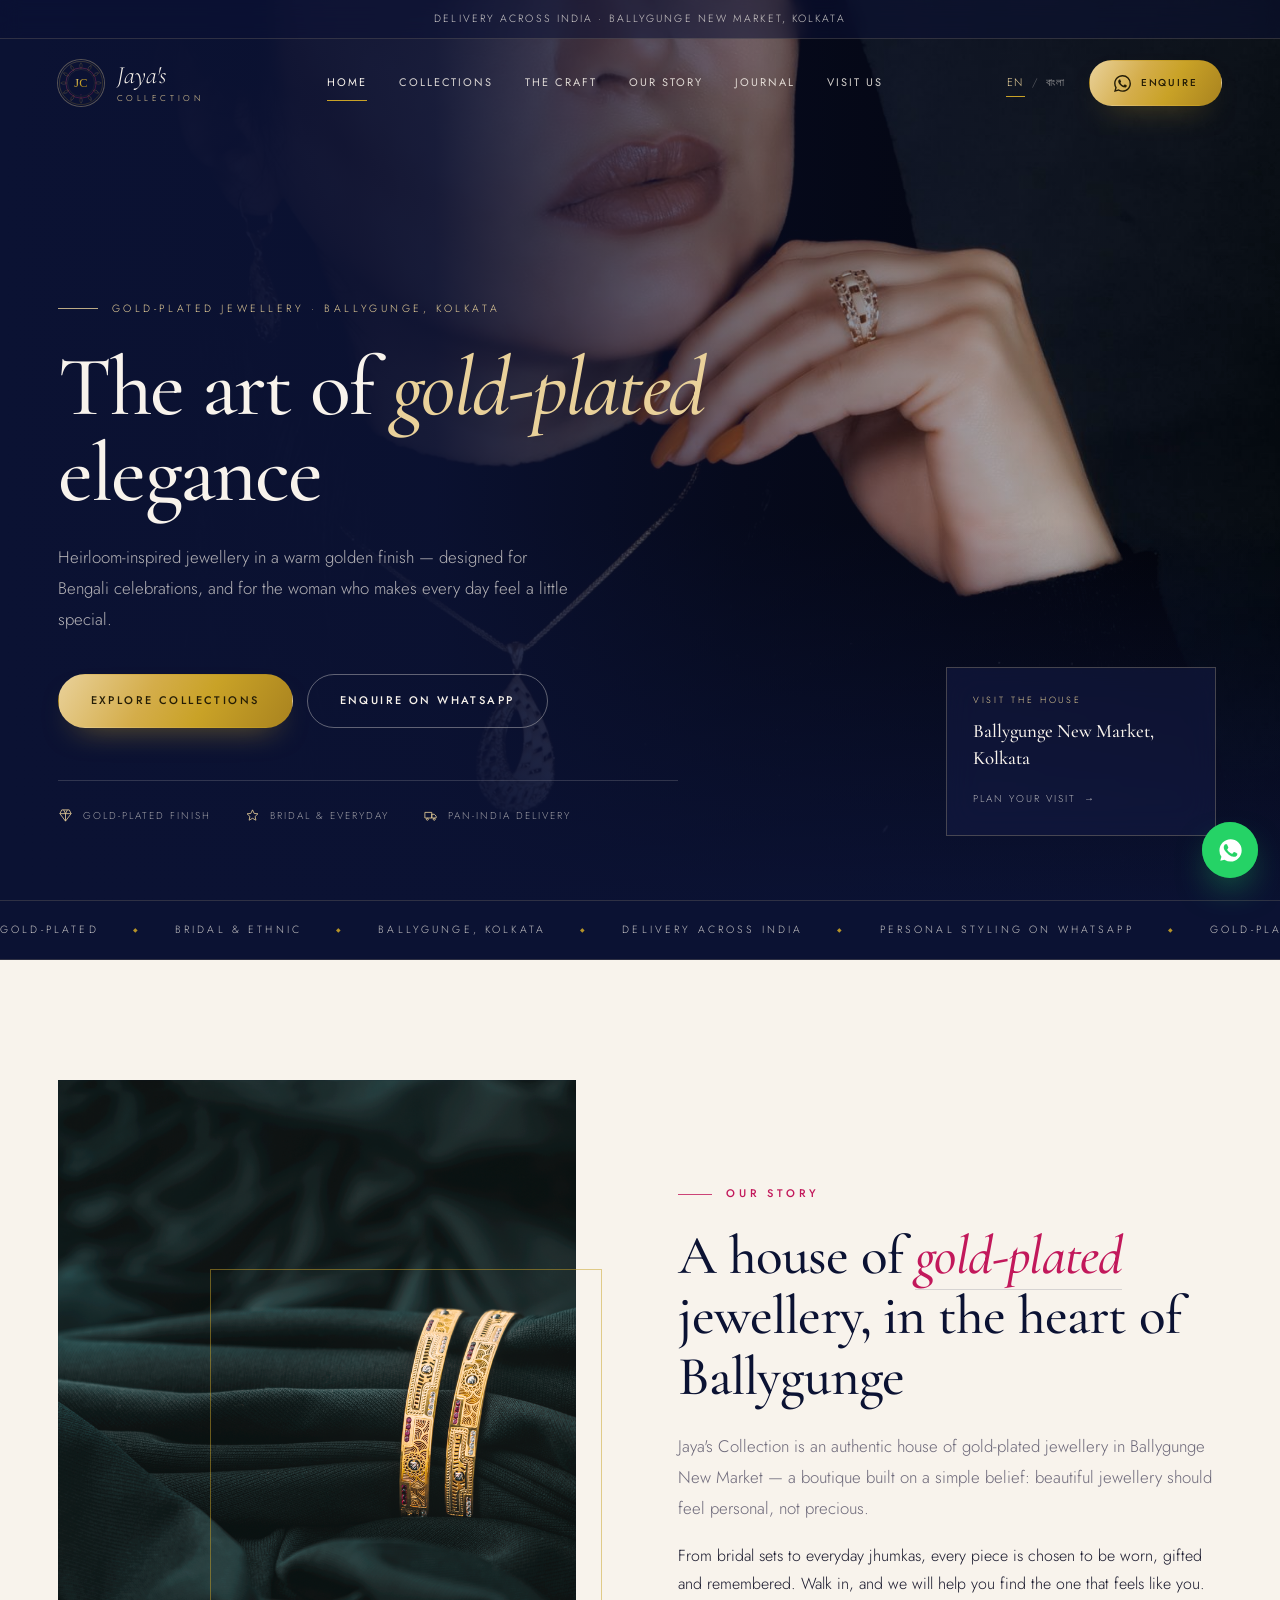
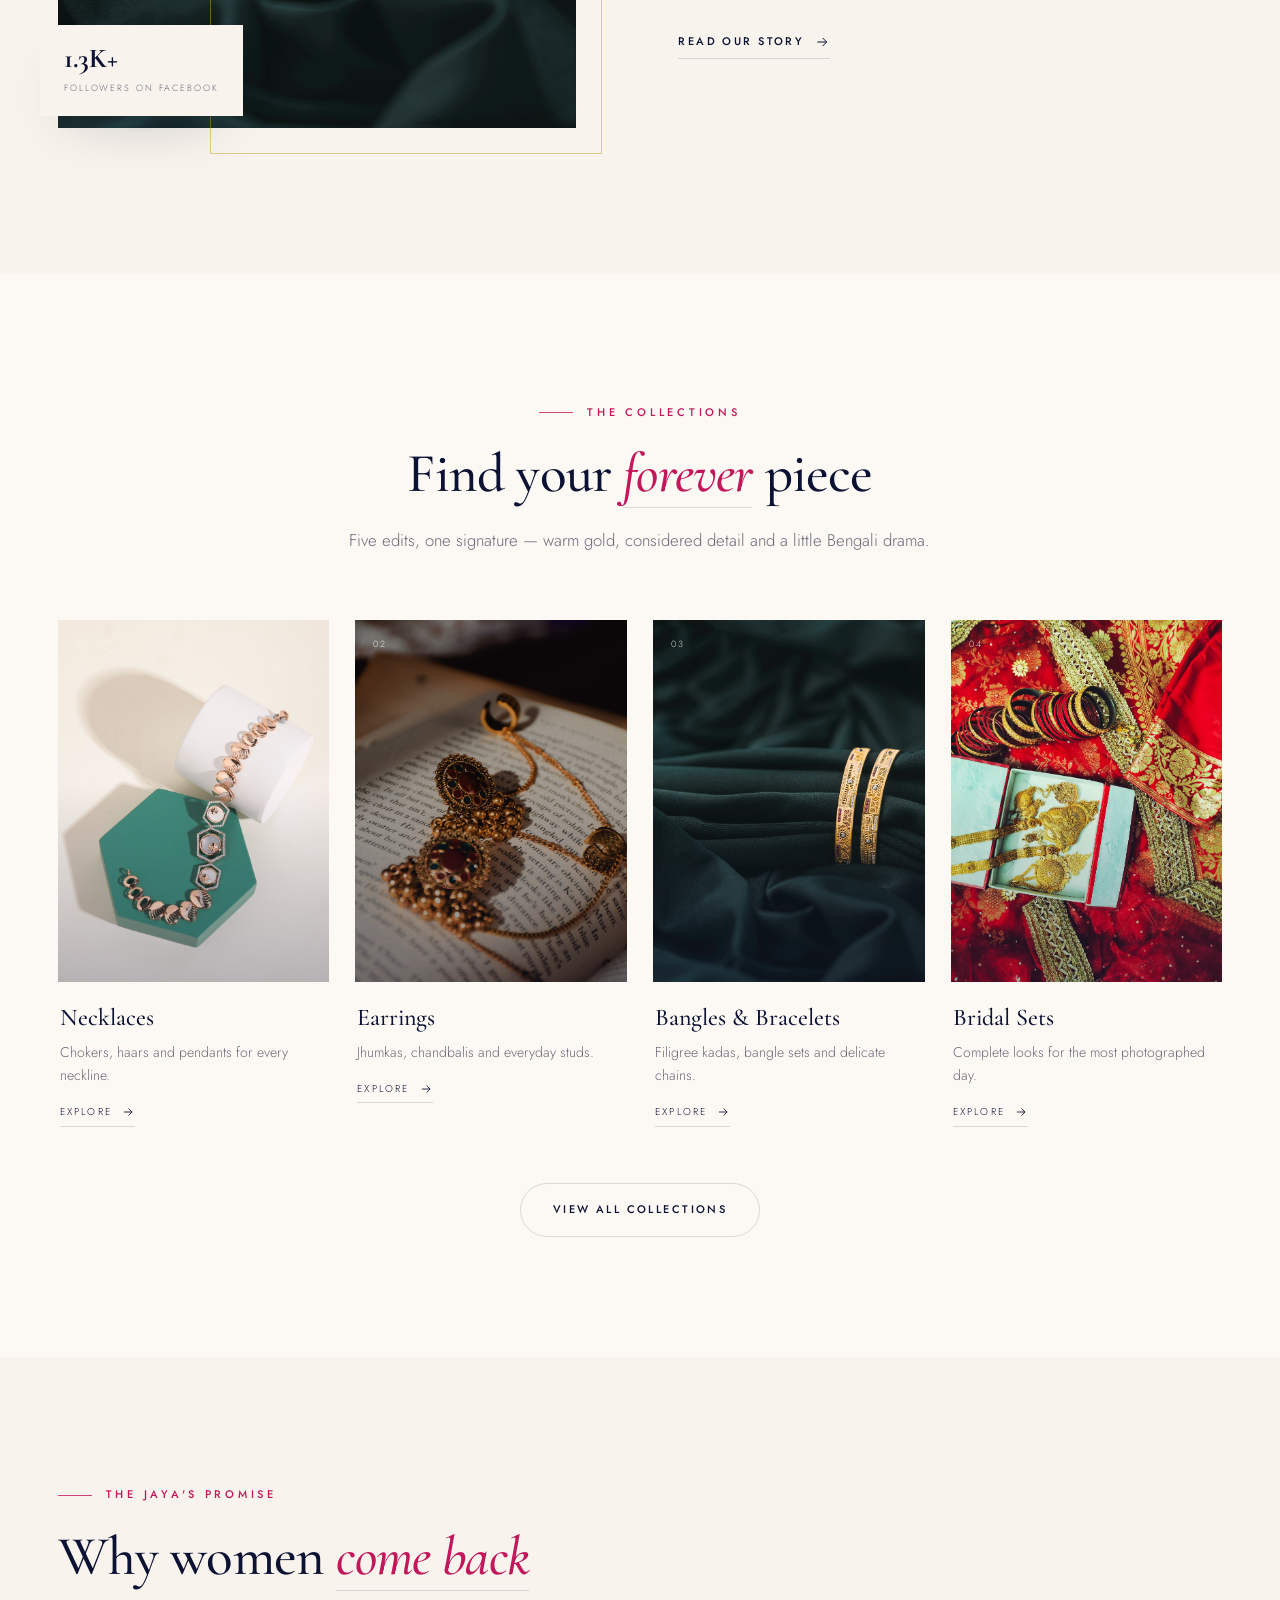
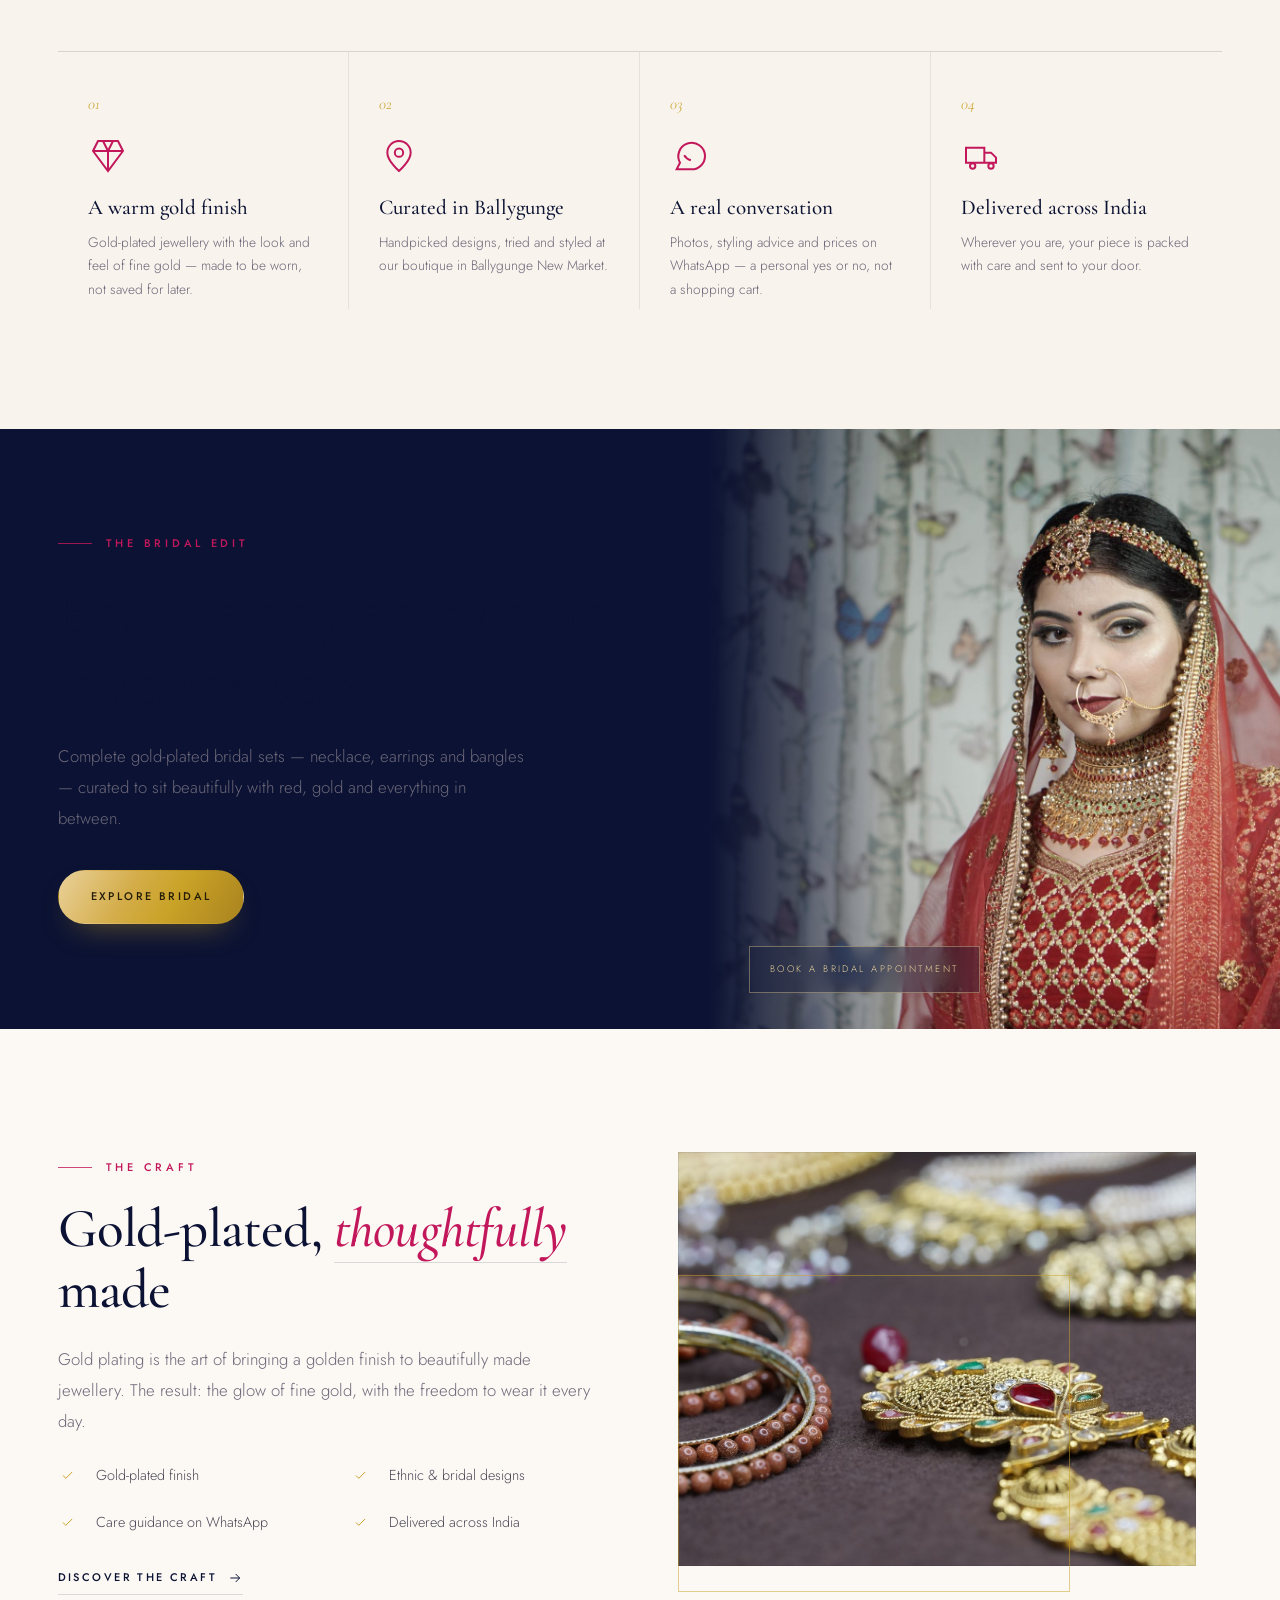
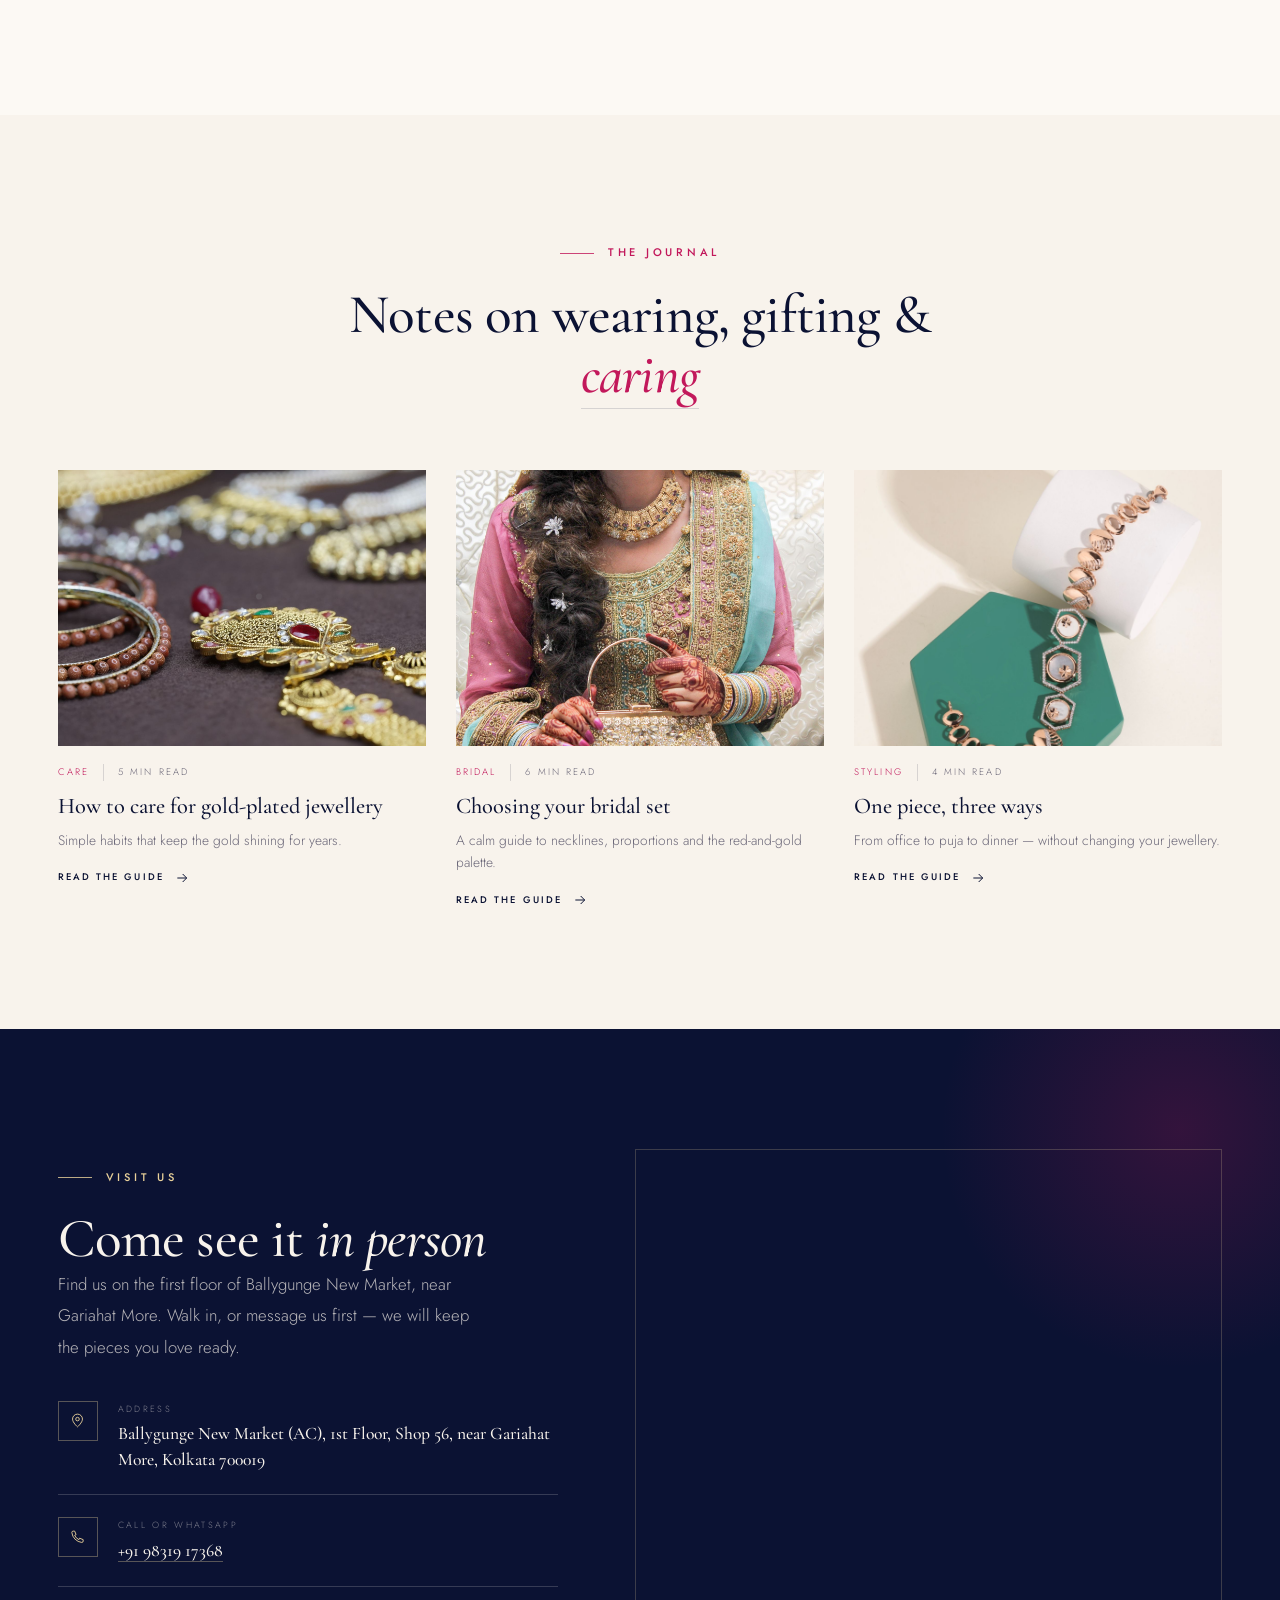
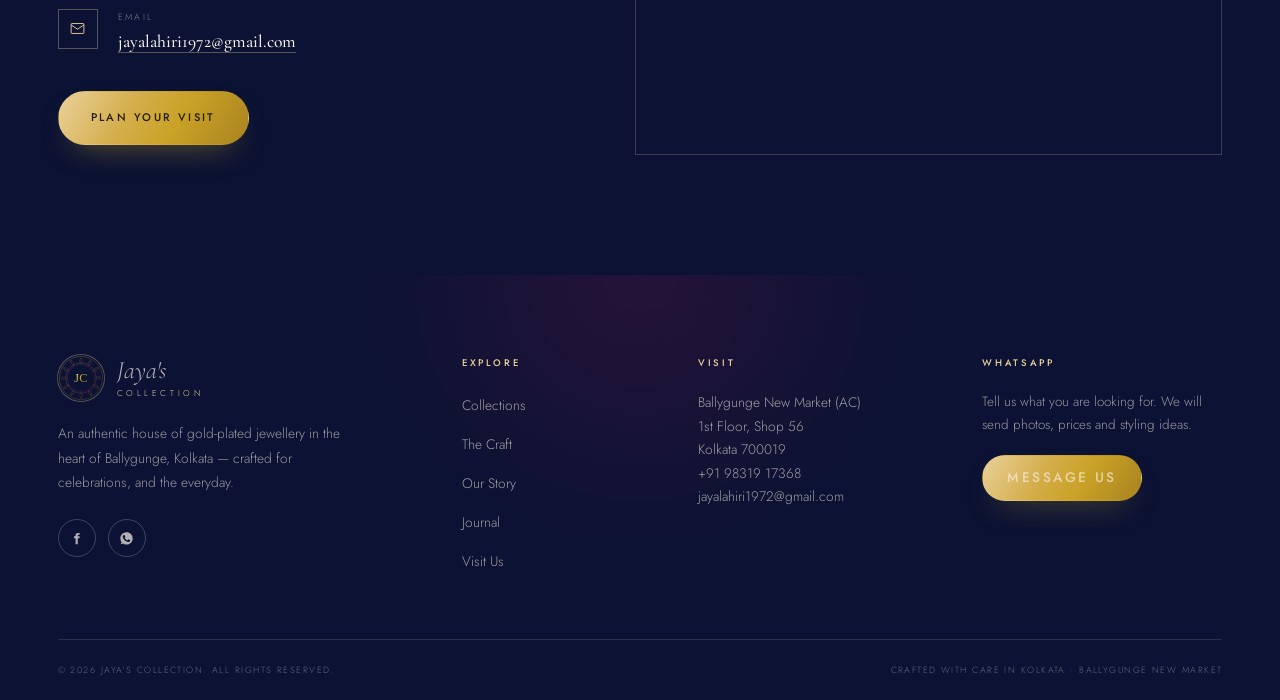
==== index.html @ df3af75a "first commit" ====
<!DOCTYPE html>
<html lang="en" data-lang="en">
<head>
<meta charset="UTF-8">
<meta name="viewport" content="width=device-width, initial-scale=1">
<title>Jaya's Collection — Gold-Plated Jewellery in Ballygunge, Kolkata</title>
<meta name="description" content="Jaya's Collection is an authentic house of gold-plated jewellery in Ballygunge New Market, Kolkata. Bridal sets, necklaces, earrings, bangles and rings — price on enquiry, delivery across India.">
<meta property="og:title" content="Jaya's Collection — Gold-Plated Jewellery, Kolkata">
<meta property="og:description" content="An authentic house of gold-plated jewellery in Ballygunge, Kolkata. Bridal sets, necklaces, earrings and everyday pieces.">
<meta property="og:type" content="website">
<meta property="og:image" content="assets/img/hero.jpg">
<link rel="icon" type="image/svg+xml" href="assets/logo.svg">
<link rel="preconnect" href="https://fonts.googleapis.com">
<link rel="preconnect" href="https://fonts.gstatic.com" crossorigin>
<link href="https://fonts.googleapis.com/css2?family=Cormorant+Garamond:ital,wght@0,400;0,500;0,600;1,400;1,500&family=Jost:wght@300;400;500&family=Noto+Sans+Bengali:wght@300;400;500&family=Noto+Serif+Bengali:wght@400;500;600&display=swap" rel="stylesheet">
<link rel="stylesheet" href="css/styles.css">
<script>document.documentElement.classList.add('js');</script>
</head>
<body>
<a class="skip-link" href="#main">Skip to content</a>

<header class="site-header" id="siteHeader">
  <div class="announce">
    <div class="container announce__inner">
      <span class="en">Delivery across India · Ballygunge New Market, Kolkata</span>
      <span class="bn" lang="bn">সারা ভারতে ডেলিভারি · বালিগঞ্জ নিউ মার্কেট, কলকাতা</span>
    </div>
  </div>
  <div class="nav-bar">
    <div class="container nav-bar__inner">
      <a class="brand" href="index.html" aria-label="Jaya's Collection home">
        <img class="brand__mark" src="assets/logo.svg" alt="" width="46" height="46">
        <span class="brand__word"><span class="brand__script">Jaya's</span><span class="brand__caps">Collection</span></span>
      </a>
      <nav class="nav" aria-label="Primary">
        <a href="index.html" class="is-active"><span class="en">Home</span><span class="bn" lang="bn">হোম</span></a>
        <a href="collections.html"><span class="en">Collections</span><span class="bn" lang="bn">সংগ্রহ</span></a>
        <a href="craft.html"><span class="en">The Craft</span><span class="bn" lang="bn">কারিগরি</span></a>
        <a href="story.html"><span class="en">Our Story</span><span class="bn" lang="bn">আমাদের কথা</span></a>
        <a href="journal.html"><span class="en">Journal</span><span class="bn" lang="bn">জার্নাল</span></a>
        <a href="contact.html"><span class="en">Visit Us</span><span class="bn" lang="bn">ঠিকানা</span></a>
      </nav>
      <div class="nav-actions">
        <div class="lang" role="group" aria-label="Language">
          <button type="button" data-lang-btn="en" class="is-active">EN</button>
          <span aria-hidden="true">/</span>
          <button type="button" data-lang-btn="bn" lang="bn">বাংলা</button>
        </div>
        <a class="btn btn--gold btn--sm nav-wa" href="https://wa.me/919831917368?text=Hello%20Jaya%27s%20Collection!%20I%27d%20like%20to%20know%20more%20about%20your%20gold-plated%20jewellery." target="_blank" rel="noopener">
          <svg viewBox="0 0 24 24" fill="currentColor" aria-hidden="true"><path d="M17.472 14.382c-.297-.149-1.758-.867-2.03-.967-.273-.099-.471-.148-.67.15-.197.297-.767.966-.94 1.164-.173.199-.347.223-.644.075-.297-.15-1.255-.463-2.39-1.475-.883-.788-1.48-1.761-1.653-2.059-.173-.297-.018-.458.13-.606.134-.133.298-.347.446-.52.149-.174.198-.298.298-.497.099-.198.05-.371-.025-.52-.075-.149-.669-1.612-.916-2.207-.242-.579-.487-.5-.669-.51-.173-.008-.371-.01-.57-.01-.198 0-.52.074-.792.372-.272.297-1.04 1.016-1.04 2.479 0 1.462 1.065 2.875 1.213 3.074.149.198 2.096 3.2 5.077 4.487.709.306 1.262.489 1.694.625.712.227 1.36.195 1.871.118.571-.085 1.758-.719 2.006-1.413.248-.694.248-1.289.173-1.413-.074-.124-.272-.198-.57-.347m-5.421 7.403h-.004a9.87 9.87 0 01-5.031-1.378l-.361-.214-3.741.982.998-3.648-.235-.374a9.86 9.86 0 01-1.51-5.26c.001-5.45 4.436-9.884 9.888-9.884 2.64 0 5.122 1.03 6.988 2.898a9.825 9.825 0 012.893 6.994c-.003 5.45-4.437 9.884-9.885 9.884m8.413-18.297A11.815 11.815 0 0012.05 0C5.495 0 .16 5.335.157 11.892c0 2.096.547 4.142 1.588 5.945L.057 24l6.305-1.654a11.882 11.882 0 005.683 1.448h.005c6.554 0 11.89-5.335 11.893-11.893a11.821 11.821 0 00-3.48-8.413z"/></svg>
          <span class="en">Enquire</span><span class="bn" lang="bn">জিজ্ঞাসা</span>
        </a>
        <button class="menu-btn" id="menuBtn" aria-label="Open menu" aria-expanded="false" aria-controls="mobileMenu"><span></span><span></span></button>
      </div>
    </div>
  </div>
</header>

<div class="mobile-menu" id="mobileMenu" aria-hidden="true">
  <div class="mobile-menu__head">
    <a class="brand" href="index.html">
      <img class="brand__mark" src="assets/logo.svg" alt="" width="46" height="46">
      <span class="brand__word"><span class="brand__script">Jaya's</span><span class="brand__caps">Collection</span></span>
    </a>
    <button class="mobile-menu__close" id="menuClose" aria-label="Close menu">✕</button>
  </div>
  <nav class="mobile-menu__nav" aria-label="Mobile">
    <a href="index.html"><span class="num">01</span><span class="en">Home</span><span class="bn" lang="bn">হোম</span></a>
    <a href="collections.html"><span class="num">02</span><span class="en">Collections</span><span class="bn" lang="bn">সংগ্রহ</span></a>
    <a href="craft.html"><span class="num">03</span><span class="en">The Craft</span><span class="bn" lang="bn">কারিগরি</span></a>
    <a href="story.html"><span class="num">04</span><span class="en">Our Story</span><span class="bn" lang="bn">আমাদের কথা</span></a>
    <a href="journal.html"><span class="num">05</span><span class="en">Journal</span><span class="bn" lang="bn">জার্নাল</span></a>
    <a href="contact.html"><span class="num">06</span><span class="en">Visit Us</span><span class="bn" lang="bn">ঠিকানা</span></a>
  </nav>
  <div class="mobile-menu__foot">
    <div class="lang" role="group" aria-label="Language">
      <button type="button" data-lang-btn="en" class="is-active">EN</button>
      <span aria-hidden="true">/</span>
      <button type="button" data-lang-btn="bn" lang="bn">বাংলা</button>
    </div>
    <a class="btn btn--gold btn--sm" href="https://wa.me/919831917368?text=Hello%20Jaya%27s%20Collection!%20I%27d%20like%20to%20know%20more%20about%20your%20gold-plated%20jewellery." target="_blank" rel="noopener">WhatsApp</a>
    <span class="mobile-menu__addr">Ballygunge New Market, Kolkata</span>
  </div>
</div>

<main id="main">

  <!-- Hero ------------------------------------------------------------------ -->
  <section class="hero">
    <div class="hero__bg">
      <img src="assets/img/hero.jpg" alt="Woman wearing a gold-plated pendant, earrings and ring" fetchpriority="high" width="1600" height="1067">
    </div>
    <div class="container hero__inner">
      <div class="hero__copy">
        <p class="hero__eyebrow rise" style="--d:.08s">
          <span class="en">Gold-plated jewellery · Ballygunge, Kolkata</span>
          <span class="bn" lang="bn">গোল্ড-প্লেটেড গহনা · বালিগঞ্জ, কলকাতা</span>
        </p>
        <h1 class="hero__title rise" style="--d:.16s">
          <span class="en">The art of <em>gold&#8209;plated</em> elegance</span>
          <span class="bn" lang="bn">গোল্ড-প্লেটেড <em>সৌন্দর্যের</em> শিল্প</span>
        </h1>
        <p class="hero__text rise" style="--d:.26s">
          <span class="en">Heirloom-inspired jewellery in a warm golden finish — designed for Bengali celebrations, and for the woman who makes every day feel a little special.</span>
          <span class="bn" lang="bn">উত্তরাধিকারের অনুপ্রেরণায় গড়া উষ্ণ সোনালি গহনা — বাঙালির উৎসবের জন্য, আর সেই নারীর জন্য যিনি প্রতিদিনকেই একটু বিশেষ করে তোলেন।</span>
        </p>
        <div class="hero__cta rise" style="--d:.36s">
          <a class="btn btn--gold" href="collections.html"><span class="en">Explore collections</span><span class="bn" lang="bn">সংগ্রহ দেখুন</span></a>
          <a class="btn btn--light" href="https://wa.me/919831917368?text=Hello%20Jaya%27s%20Collection!%20I%27d%20like%20to%20know%20more%20about%20your%20gold-plated%20jewellery." target="_blank" rel="noopener"><span class="en">Enquire on WhatsApp</span><span class="bn" lang="bn">হোয়াটসঅ্যাপে জিজ্ঞাসা</span></a>
        </div>
        <div class="hero__meta rise" style="--d:.46s">
          <span><svg viewBox="0 0 24 24" fill="none" stroke="currentColor" stroke-width="1.3"><path d="M6 3h12l3 6-9 12L3 9z"/><path d="M3 9h18M9 3l3 6 3-6M12 9v12"/></svg><span class="en">Gold-plated finish</span><span class="bn" lang="bn">গোল্ড-প্লেটেড ফিনিশ</span></span>
          <span><svg viewBox="0 0 24 24" fill="none" stroke="currentColor" stroke-width="1.3"><path d="M12 3l2.6 5.6 6.1.7-4.5 4.2 1.2 6-5.4-3-5.4 3 1.2-6L3.3 9.3l6.1-.7z"/></svg><span class="en">Bridal & everyday</span><span class="bn" lang="bn">ব্রাইডাল ও রোজকার</span></span>
          <span><svg viewBox="0 0 24 24" fill="none" stroke="currentColor" stroke-width="1.3"><path d="M3 7h11v9H3zM14 10h4l3 3v3h-7z"/><circle cx="7" cy="18" r="1.6"/><circle cx="18" cy="18" r="1.6"/></svg><span class="en">Pan-India delivery</span><span class="bn" lang="bn">সারা ভারতে ডেলিভারি</span></span>
        </div>
      </div>
    </div>
    <div class="hero__card">
      <small><span class="en">Visit the house</span><span class="bn" lang="bn">আমাদের ঠিকানায় আসুন</span></small>
      <strong><span class="en">Ballygunge New Market, Kolkata</span><span class="bn" lang="bn">বালিগঞ্জ নিউ মার্কেট, কলকাতা</span></strong>
      <a href="contact.html"><span class="en">Plan your visit</span><span class="bn" lang="bn">আসার পরিকল্পনা করুন</span> <span aria-hidden="true">→</span></a>
    </div>
    <span class="hero__scroll" aria-hidden="true">Scroll</span>
  </section>

  <!-- Marquee --------------------------------------------------------------- -->
  <div class="marquee" aria-hidden="true">
    <div class="marquee__track">
      <div class="marquee__group">
        <span>Gold-plated</span><span>Bridal &amp; ethnic</span><span>Ballygunge, Kolkata</span><span>Delivery across India</span><span>Personal styling on WhatsApp</span>
      </div>
      <div class="marquee__group">
        <span>Gold-plated</span><span>Bridal &amp; ethnic</span><span>Ballygunge, Kolkata</span><span>Delivery across India</span><span>Personal styling on WhatsApp</span>
      </div>
    </div>
  </div>

  <!-- Story ----------------------------------------------------------------- -->
  <section class="section" id="story">
    <div class="container split">
      <div class="split__media reveal">
        <div class="frame frame--portrait"><img src="assets/img/bangles.jpg" alt="Gold-plated bangles resting on deep green silk" loading="lazy" width="1600" height="1067"></div>
        <div class="split__badge"><strong>1.3K+</strong><span><span class="en">Followers on Facebook</span><span class="bn" lang="bn">ফেসবুকে ১.৩ হাজার+ অনুসারী</span></span></div>
      </div>
      <div class="split__body reveal" style="--d:.1s">
        <span class="eyebrow"><span class="en">Our story</span><span class="bn" lang="bn">আমাদের কথা</span></span>
        <h2 class="h2">
          <span class="en">A house of <em class="acc">gold-plated</em> jewellery, in the heart of Ballygunge</span>
          <span class="bn" lang="bn">বালিগঞ্জের প্রাণকেন্দ্রে <em class="acc">গোল্ড-প্লেটেড</em> গহনার এক ঠিকানা</span>
        </h2>
        <p class="lead">
          <span class="en">Jaya's Collection is an authentic house of gold-plated jewellery in Ballygunge New Market — a boutique built on a simple belief: beautiful jewellery should feel personal, not precious.</span>
          <span class="bn" lang="bn">জয়া'স কালেকশন বালিগঞ্জ নিউ মার্কেটে গোল্ড-প্লেটেড গহনার একটি বিশ্বস্ত ঠিকানা — একটি বুটিক, যার মূলে এক সরল বিশ্বাস: সুন্দর গহনা ব্যক্তিগত অনুভূত হওয়া উচিত, দূরের কিছু নয়।</span>
        </p>
        <p>
          <span class="en">From bridal sets to everyday jhumkas, every piece is chosen to be worn, gifted and remembered. Walk in, and we will help you find the one that feels like you.</span>
          <span class="bn" lang="bn">ব্রাইডাল সেট থেকে রোজকার ঝুমকা — প্রতিটি গহনা পরার, উপহার দেওয়ার আর মনে রাখার জন্য বাছাই করা। একবার আসুন, আর আমরা সেই গহনাটি খুঁজে দেব যা আপনার মতোই।</span>
        </p>
        <a class="link-arrow" href="story.html"><span class="en">Read our story</span><span class="bn" lang="bn">আমাদের গল্প পড়ুন</span><svg viewBox="0 0 24 24" fill="none" stroke="currentColor" stroke-width="1.5" aria-hidden="true"><path d="M5 12h14M13 6l6 6-6 6"/></svg></a>
      </div>
    </div>
  </section>

  <!-- Collections ----------------------------------------------------------- -->
  <section class="section section--cream" id="collections">
    <div class="container">
      <div class="section-head section-head--center reveal">
        <span class="eyebrow eyebrow--center"><span class="en">The collections</span><span class="bn" lang="bn">সংগ্রহ</span></span>
        <h2 class="h2">
          <span class="en">Find your <em class="acc">forever</em> piece</span>
          <span class="bn" lang="bn">খুঁজে নিন আপনার <em class="acc">প্রিয়</em> গহনা</span>
        </h2>
        <p class="lead">
          <span class="en">Five edits, one signature — warm gold, considered detail and a little Bengali drama.</span>
          <span class="bn" lang="bn">পাঁচটি সংগ্রহ, একটাই সিগনেচার — উষ্ণ সোনালি, সূক্ষ্ম নকশা আর একটু বাঙালি নাটকীয়তা।</span>
        </p>
      </div>
      <div class="cat-grid">
        <a class="cat-card reveal" href="collections.html#necklaces">
          <div class="cat-card__media"><img src="assets/img/necklaces.jpg" alt="Gold-plated necklaces" loading="lazy" width="800" height="1067"><span class="cat-card__num">01</span></div>
          <div class="cat-card__body">
            <h3><span class="en">Necklaces</span><span class="bn" lang="bn">নেকলেস</span></h3>
            <p><span class="en">Chokers, haars and pendants for every neckline.</span><span class="bn" lang="bn">প্রতিটি নেকলাইনের জন্য চোকার, হার ও পেন্ডেন্ট।</span></p>
            <span class="cat-card__link"><span class="en">Explore</span><span class="bn" lang="bn">দেখুন</span><svg viewBox="0 0 24 24" fill="none" stroke="currentColor" stroke-width="1.5" aria-hidden="true"><path d="M5 12h14M13 6l6 6-6 6"/></svg></span>
          </div>
        </a>
        <a class="cat-card reveal" href="collections.html#earrings" style="--d:.08s">
          <div class="cat-card__media"><img src="assets/img/earrings.jpg" alt="Gold-plated earrings" loading="lazy" width="800" height="1067"><span class="cat-card__num">02</span></div>
          <div class="cat-card__body">
            <h3><span class="en">Earrings</span><span class="bn" lang="bn">কানের দুল</span></h3>
            <p><span class="en">Jhumkas, chandbalis and everyday studs.</span><span class="bn" lang="bn">ঝুমকা, চাঁদবালি আর রোজকার স্টাড।</span></p>
            <span class="cat-card__link"><span class="en">Explore</span><span class="bn" lang="bn">দেখুন</span><svg viewBox="0 0 24 24" fill="none" stroke="currentColor" stroke-width="1.5" aria-hidden="true"><path d="M5 12h14M13 6l6 6-6 6"/></svg></span>
          </div>
        </a>
        <a class="cat-card reveal" href="collections.html#bangles" style="--d:.16s">
          <div class="cat-card__media"><img src="assets/img/bangles.jpg" alt="Gold-plated bangles" loading="lazy" width="800" height="1067"><span class="cat-card__num">03</span></div>
          <div class="cat-card__body">
            <h3><span class="en">Bangles &amp; Bracelets</span><span class="bn" lang="bn">চুড়ি ও ব্রেসলেট</span></h3>
            <p><span class="en">Filigree kadas, bangle sets and delicate chains.</span><span class="bn" lang="bn">ফিলিগ্রি কাঁদা, চুড়ির সেট আর সূক্ষ্ম চেন।</span></p>
            <span class="cat-card__link"><span class="en">Explore</span><span class="bn" lang="bn">দেখুন</span><svg viewBox="0 0 24 24" fill="none" stroke="currentColor" stroke-width="1.5" aria-hidden="true"><path d="M5 12h14M13 6l6 6-6 6"/></svg></span>
          </div>
        </a>
        <a class="cat-card reveal" href="collections.html#bridal" style="--d:.24s">
          <div class="cat-card__media"><img src="assets/img/bridal-set.jpg" alt="Gold-plated bridal jewellery set" loading="lazy" width="800" height="1067"><span class="cat-card__num">04</span></div>
          <div class="cat-card__body">
            <h3><span class="en">Bridal Sets</span><span class="bn" lang="bn">ব্রাইডাল সেট</span></h3>
            <p><span class="en">Complete looks for the most photographed day.</span><span class="bn" lang="bn">জীবনের সবচেয়ে বিশেষ দিনের সম্পূর্ণ সাজ।</span></p>
            <span class="cat-card__link"><span class="en">Explore</span><span class="bn" lang="bn">দেখুন</span><svg viewBox="0 0 24 24" fill="none" stroke="currentColor" stroke-width="1.5" aria-hidden="true"><path d="M5 12h14M13 6l6 6-6 6"/></svg></span>
          </div>
        </a>
      </div>
      <div class="center" style="margin-top:56px">
        <a class="btn btn--ghost" href="collections.html"><span class="en">View all collections</span><span class="bn" lang="bn">সব সংগ্রহ দেখুন</span></a>
      </div>
    </div>
  </section>

  <!-- Promise --------------------------------------------------------------- -->
  <section class="section">
    <div class="container">
      <div class="section-head reveal">
        <span class="eyebrow"><span class="en">The Jaya's promise</span><span class="bn" lang="bn">জয়ার প্রতিশ্রুতি</span></span>
        <h2 class="h2">
          <span class="en">Why women <em class="acc">come back</em></span>
          <span class="bn" lang="bn">কেন নারীরা <em class="acc">আবার ফিরে আসেন</em></span>
        </h2>
      </div>
      <div class="promise-grid">
        <div class="promise reveal">
          <span class="promise__num">01</span>
          <svg class="promise__icon" viewBox="0 0 24 24" fill="none" stroke="currentColor" stroke-width="1.2" aria-hidden="true"><path d="M6 3h12l3 6-9 12L3 9z"/><path d="M3 9h18M9 3l3 6 3-6M12 9v12"/></svg>
          <h3><span class="en">A warm gold finish</span><span class="bn" lang="bn">উষ্ণ সোনালি ফিনিশ</span></h3>
          <p><span class="en">Gold-plated jewellery with the look and feel of fine gold — made to be worn, not saved for later.</span><span class="bn" lang="bn">মহাগনার মতো দেখতে গোল্ড-প্লেটেড গহনা — পরে পরার জন্য, তোলা রাখার জন্য নয়।</span></p>
        </div>
        <div class="promise reveal" style="--d:.08s">
          <span class="promise__num">02</span>
          <svg class="promise__icon" viewBox="0 0 24 24" fill="none" stroke="currentColor" stroke-width="1.2" aria-hidden="true"><path d="M12 21s7-6.1 7-11a7 7 0 10-14 0c0 4.9 7 11 7 11z"/><circle cx="12" cy="10" r="2.5"/></svg>
          <h3><span class="en">Curated in Ballygunge</span><span class="bn" lang="bn">বালিগঞ্জে নির্বাচিত</span></h3>
          <p><span class="en">Handpicked designs, tried and styled at our boutique in Ballygunge New Market.</span><span class="bn" lang="bn">বালিগঞ্জ নিউ মার্কেটের বুটিকে বাছাই, পরখ ও স্টাইল করা ডিজাইন।</span></p>
        </div>
        <div class="promise reveal" style="--d:.16s">
          <span class="promise__num">03</span>
          <svg class="promise__icon" viewBox="0 0 24 24" fill="none" stroke="currentColor" stroke-width="1.2" aria-hidden="true"><path d="M21 12a8 8 0 01-8 8H4l2-4a8 8 0 1115-4z"/><path d="M8.5 11.5c1 1.6 2.4 2.6 4 3"/></svg>
          <h3><span class="en">A real conversation</span><span class="bn" lang="bn">সরাসরি কথা</span></h3>
          <p><span class="en">Photos, styling advice and prices on WhatsApp — a personal yes or no, not a shopping cart.</span><span class="bn" lang="bn">হোয়াটসঅ্যাপে ছবি, স্টাইলিং পরামর্শ আর দাম — ব্যক্তিগত উত্তর, কোনো শপিং কার্ট নয়।</span></p>
        </div>
        <div class="promise reveal" style="--d:.24s">
          <span class="promise__num">04</span>
          <svg class="promise__icon" viewBox="0 0 24 24" fill="none" stroke="currentColor" stroke-width="1.2" aria-hidden="true"><path d="M3 7h11v9H3zM14 10h4l3 3v3h-7z"/><circle cx="7" cy="18" r="1.6"/><circle cx="18" cy="18" r="1.6"/></svg>
          <h3><span class="en">Delivered across India</span><span class="bn" lang="bn">সারা ভারতে ডেলিভারি</span></h3>
          <p><span class="en">Wherever you are, your piece is packed with care and sent to your door.</span><span class="bn" lang="bn">আপনি যেখানেই থাকুন, যত্নে প্যাক করে আপনার দরজায় পৌঁছে দেওয়া হবে।</span></p>
        </div>
      </div>
    </div>
  </section>

  <!-- Bridal banner --------------------------------------------------------- -->
  <section class="banner">
    <div class="banner__grid">
      <div class="banner__body reveal">
        <span class="eyebrow"><span class="en">The bridal edit</span><span class="bn" lang="bn">ব্রাইডাল সংগ্রহ</span></span>
        <h2 class="display">
          <span class="en">For the day every detail is <em>remembered</em></span>
          <span class="bn" lang="bn">যে দিনের প্রতিটি বিবরণ <em>মনে থাকে</em></span>
        </h2>
        <p class="lead">
          <span class="en">Complete gold-plated bridal sets — necklace, earrings and bangles — curated to sit beautifully with red, gold and everything in between.</span>
          <span class="bn" lang="bn">সম্পূর্ণ গোল্ড-প্লেটেড ব্রাইডাল সেট — নেকলেস, কানের দুল ও চুড়ি — লাল, সোনালি আর সব রঙের সঙ্গে সুন্দরভাবে মানানোর জন্য নির্বাচিত।</span>
        </p>
        <a class="btn btn--gold" href="collections.html#bridal"><span class="en">Explore bridal</span><span class="bn" lang="bn">ব্রাইডাল দেখুন</span></a>
      </div>
      <div class="banner__media reveal-scale">
        <img src="assets/img/bridal.jpg" alt="Bride wearing traditional gold jewellery" loading="lazy" width="1600" height="1067">
        <span class="banner__tag"><span class="en">Book a bridal appointment</span><span class="bn" lang="bn">ব্রাইডাল অ্যাপয়েন্টমেন্ট নিন</span></span>
      </div>
    </div>
  </section>

  <!-- Craft ----------------------------------------------------------------- -->
  <section class="section section--cream">
    <div class="container split split--reverse">
      <div class="split__media split__media--reverse reveal">
        <div class="frame frame--landscape"><img src="assets/img/craft.jpg" alt="Close-up of ornate gold-plated jewellery" loading="lazy" width="1600" height="1067"></div>
      </div>
      <div class="split__body reveal" style="--d:.1s">
        <span class="eyebrow"><span class="en">The craft</span><span class="bn" lang="bn">কারিগরি</span></span>
        <h2 class="h2">
          <span class="en">Gold-plated, <em class="acc">thoughtfully</em> made</span>
          <span class="bn" lang="bn">গোল্ড-প্লেটেড, <em class="acc">যত্নে</em> তৈরি</span>
        </h2>
        <p class="lead">
          <span class="en">Gold plating is the art of bringing a golden finish to beautifully made jewellery. The result: the glow of fine gold, with the freedom to wear it every day.</span>
          <span class="bn" lang="bn">গোল্ড প্লেটিং হলো সুন্দরভাবে তৈরি গহনায় সোনালি ফিনিশ আনার শিল্প। ফলাফল: মহাগনার দ্যুতি, আর প্রতিদিন পরার স্বাধীনতা।</span>
        </p>
        <ul class="care-list" style="margin-top:26px">
          <li class="care-item"><svg viewBox="0 0 24 24" fill="none" stroke="currentColor" stroke-width="1.4"><path d="M20 7l-9 9-4-4"/></svg><span><span class="en">Gold-plated finish</span><span class="bn" lang="bn">গোল্ড-প্লেটেড ফিনিশ</span></span></li>
          <li class="care-item"><svg viewBox="0 0 24 24" fill="none" stroke="currentColor" stroke-width="1.4"><path d="M20 7l-9 9-4-4"/></svg><span><span class="en">Ethnic &amp; bridal designs</span><span class="bn" lang="bn">এথনিক ও ব্রাইডাল ডিজাইন</span></span></li>
          <li class="care-item"><svg viewBox="0 0 24 24" fill="none" stroke="currentColor" stroke-width="1.4"><path d="M20 7l-9 9-4-4"/></svg><span><span class="en">Care guidance on WhatsApp</span><span class="bn" lang="bn">হোয়াটসঅ্যাপে যত্নের পরামর্শ</span></span></li>
          <li class="care-item"><svg viewBox="0 0 24 24" fill="none" stroke="currentColor" stroke-width="1.4"><path d="M20 7l-9 9-4-4"/></svg><span><span class="en">Delivered across India</span><span class="bn" lang="bn">সারা ভারতে ডেলিভারি</span></span></li>
        </ul>
        <a class="link-arrow" href="craft.html"><span class="en">Discover the craft</span><span class="bn" lang="bn">কারিগরি জানুন</span><svg viewBox="0 0 24 24" fill="none" stroke="currentColor" stroke-width="1.5" aria-hidden="true"><path d="M5 12h14M13 6l6 6-6 6"/></svg></a>
      </div>
    </div>
  </section>

  <!-- Journal --------------------------------------------------------------- -->
  <section class="section">
    <div class="container">
      <div class="section-head section-head--center reveal">
        <span class="eyebrow eyebrow--center"><span class="en">The journal</span><span class="bn" lang="bn">জার্নাল</span></span>
        <h2 class="h2">
          <span class="en">Notes on wearing, gifting &amp; <em class="acc">caring</em></span>
          <span class="bn" lang="bn">পরা, উপহার আর <em class="acc">যত্নের</em> কথা</span>
        </h2>
      </div>
      <div class="journal-grid">
        <a class="journal-card reveal" href="journal.html#care">
          <div class="journal-card__media"><img src="assets/img/craft.jpg" alt="Gold-plated jewellery close-up" loading="lazy" width="800" height="600"></div>
          <div class="journal-card__meta"><span>Care</span><span>5 min read</span></div>
          <h3><span class="en">How to care for gold-plated jewellery</span><span class="bn" lang="bn">গোল্ড-প্লেটেড গহনার যত্ন কীভাবে নেবেন</span></h3>
          <p><span class="en">Simple habits that keep the gold shining for years.</span><span class="bn" lang="bn">সহজ অভ্যাস, যা বছরের পর বছর সোনালি দ্যুতি ধরে রাখে।</span></p>
          <span class="link-arrow"><span class="en">Read the guide</span><span class="bn" lang="bn">নির্দেশিকা পড়ুন</span><svg viewBox="0 0 24 24" fill="none" stroke="currentColor" stroke-width="1.5" aria-hidden="true"><path d="M5 12h14M13 6l6 6-6 6"/></svg></span>
        </a>
        <a class="journal-card reveal" href="journal.html#bridal" style="--d:.08s">
          <div class="journal-card__media"><img src="assets/img/bride-hands.jpg" alt="Bridal henna and gold jewellery" loading="lazy" width="800" height="600"></div>
          <div class="journal-card__meta"><span>Bridal</span><span>6 min read</span></div>
          <h3><span class="en">Choosing your bridal set</span><span class="bn" lang="bn">ব্রাইডাল সেট বাছাইয়ের কথা</span></h3>
          <p><span class="en">A calm guide to necklines, proportions and the red-and-gold palette.</span><span class="bn" lang="bn">নেকলাইন, অনুপাত আর লাল-সোনালি রঙ নিয়ে শান্ত একটি নির্দেশিকা।</span></p>
          <span class="link-arrow"><span class="en">Read the guide</span><span class="bn" lang="bn">নির্দেশিকা পড়ুন</span><svg viewBox="0 0 24 24" fill="none" stroke="currentColor" stroke-width="1.5" aria-hidden="true"><path d="M5 12h14M13 6l6 6-6 6"/></svg></span>
        </a>
        <a class="journal-card reveal" href="journal.html#styling" style="--d:.16s">
          <div class="journal-card__media"><img src="assets/img/necklaces.jpg" alt="Gold-plated necklace set" loading="lazy" width="800" height="600"></div>
          <div class="journal-card__meta"><span>Styling</span><span>4 min read</span></div>
          <h3><span class="en">One piece, three ways</span><span class="bn" lang="bn">একটি গহনা, তিনটি সাজ</span></h3>
          <p><span class="en">From office to puja to dinner — without changing your jewellery.</span><span class="bn" lang="bn">অফিস থেকে পুজো, পুজো থেকে ডিনার — গহনা না বদলেই।</span></p>
          <span class="link-arrow"><span class="en">Read the guide</span><span class="bn" lang="bn">নির্দেশিকা পড়ুন</span><svg viewBox="0 0 24 24" fill="none" stroke="currentColor" stroke-width="1.5" aria-hidden="true"><path d="M5 12h14M13 6l6 6-6 6"/></svg></span>
        </a>
      </div>
    </div>
  </section>

  <!-- Visit ----------------------------------------------------------------- -->
  <section class="section section--navy visit">
    <div class="container visit__grid">
      <div class="visit__body reveal">
        <span class="eyebrow"><span class="en">Visit us</span><span class="bn" lang="bn">আমাদের ঠিকানা</span></span>
        <h2 class="h2">
          <span class="en">Come see it <em>in person</em></span>
          <span class="bn" lang="bn">সরাসরি <em>এসে দেখুন</em></span>
        </h2>
        <p class="lead">
          <span class="en">Find us on the first floor of Ballygunge New Market, near Gariahat More. Walk in, or message us first — we will keep the pieces you love ready.</span>
          <span class="bn" lang="bn">গড়িয়াহাট মোড়ের কাছে বালিগঞ্জ নিউ মার্কেটের প্রথম তলায় আমাদের খুঁজে পাবেন। সরাসরি আসুন, বা আগে মেসেজ করুন — আপনার পছন্দের গহনা আমরা তৈরি রাখব।</span>
        </p>
        <div class="info-list">
          <div class="info-item">
            <span class="info-item__icon"><svg viewBox="0 0 24 24" fill="none" stroke="currentColor" stroke-width="1.3"><path d="M12 21s7-6.1 7-11a7 7 0 10-14 0c0 4.9 7 11 7 11z"/><circle cx="12" cy="10" r="2.5"/></svg></span>
            <div><small>Address</small><strong>Ballygunge New Market (AC), 1st Floor, Shop 56, near Gariahat More, Kolkata 700019</strong></div>
          </div>
          <div class="info-item">
            <span class="info-item__icon"><svg viewBox="0 0 24 24" fill="none" stroke="currentColor" stroke-width="1.3"><path d="M4 5a2 2 0 012-2h2l2 5-2 1a12 12 0 006 6l1-2 5 2v2a2 2 0 01-2 2A16 16 0 014 5z"/></svg></span>
            <div><small>Call or WhatsApp</small><strong><a href="tel:+919831917368">+91 98319 17368</a></strong></div>
          </div>
          <div class="info-item">
            <span class="info-item__icon"><svg viewBox="0 0 24 24" fill="none" stroke="currentColor" stroke-width="1.3"><rect x="3" y="5" width="18" height="14" rx="1"/><path d="M3 7l9 6 9-6"/></svg></span>
            <div><small>Email</small><strong><a href="mailto:jayalahiri1972@gmail.com">jayalahiri1972@gmail.com</a></strong></div>
          </div>
        </div>
        <div style="margin-top:36px">
          <a class="btn btn--gold" href="contact.html"><span class="en">Plan your visit</span><span class="bn" lang="bn">আসার পরিকল্পনা করুন</span></a>
        </div>
      </div>
      <div class="visit__map reveal" style="--d:.1s">
        <iframe title="Map to Jaya's Collection, Ballygunge New Market, Kolkata" src="https://www.google.com/maps?q=Jaya%27s%20Collection%20Ballygunge%20New%20Market%20Kolkata&output=embed" loading="lazy" referrerpolicy="no-referrer-when-downgrade"></iframe>
      </div>
    </div>
  </section>

</main>

<footer class="footer">
  <div class="container footer__grid">
    <div class="footer__brand">
      <a class="brand" href="index.html">
        <img class="brand__mark" src="assets/logo.svg" alt="" width="46" height="46">
        <span class="brand__word"><span class="brand__script">Jaya's</span><span class="brand__caps">Collection</span></span>
      </a>
      <p>
        <span class="en">An authentic house of gold-plated jewellery in the heart of Ballygunge, Kolkata — crafted for celebrations, and the everyday.</span>
        <span class="bn" lang="bn">বালিগঞ্জ, কলকাতার প্রাণকেন্দ্রে গোল্ড-প্লেটেড গহনার বিশ্বস্ত ঠিকানা — উৎসব আর রোজকার জন্য তৈরি।</span>
      </p>
      <div class="footer__social">
        <a href="https://www.facebook.com/people/Jayas-Collection/61576726888077/" target="_blank" rel="noopener" aria-label="Jaya's Collection on Facebook">
          <svg viewBox="0 0 24 24" fill="currentColor"><path d="M14 8.5V6.8c0-.7.4-1 1.1-1H17V3h-2.5C11.8 3 10.5 4.4 10.5 6.6v1.9H8v3h2.5V21h3.5v-9.5h2.6l.4-3H14z"/></svg>
        </a>
        <a href="https://wa.me/919831917368" target="_blank" rel="noopener" aria-label="Jaya's Collection on WhatsApp">
          <svg viewBox="0 0 24 24" fill="currentColor"><path d="M17.472 14.382c-.297-.149-1.758-.867-2.03-.967-.273-.099-.471-.148-.67.15-.197.297-.767.966-.94 1.164-.173.199-.347.223-.644.075-.297-.15-1.255-.463-2.39-1.475-.883-.788-1.48-1.761-1.653-2.059-.173-.297-.018-.458.13-.606.134-.133.298-.347.446-.52.149-.174.198-.298.298-.497.099-.198.05-.371-.025-.52-.075-.149-.669-1.612-.916-2.207-.242-.579-.487-.5-.669-.51-.173-.008-.371-.01-.57-.01-.198 0-.52.074-.792.372-.272.297-1.04 1.016-1.04 2.479 0 1.462 1.065 2.875 1.213 3.074.149.198 2.096 3.2 5.077 4.487.709.306 1.262.489 1.694.625.712.227 1.36.195 1.871.118.571-.085 1.758-.719 2.006-1.413.248-.694.248-1.289.173-1.413-.074-.124-.272-.198-.57-.347m-5.421 7.403h-.004a9.87 9.87 0 01-5.031-1.378l-.361-.214-3.741.982.998-3.648-.235-.374a9.86 9.86 0 01-1.51-5.26c.001-5.45 4.436-9.884 9.888-9.884 2.64 0 5.122 1.03 6.988 2.898a9.825 9.825 0 012.893 6.994c-.003 5.45-4.437 9.884-9.885 9.884"/></svg>
        </a>
      </div>
    </div>
    <div class="footer__col">
      <h4>Explore</h4>
      <ul>
        <li><a href="collections.html"><span class="en">Collections</span><span class="bn" lang="bn">সংগ্রহ</span></a></li>
        <li><a href="craft.html"><span class="en">The Craft</span><span class="bn" lang="bn">কারিগরি</span></a></li>
        <li><a href="story.html"><span class="en">Our Story</span><span class="bn" lang="bn">আমাদের কথা</span></a></li>
        <li><a href="journal.html"><span class="en">Journal</span><span class="bn" lang="bn">জার্নাল</span></a></li>
        <li><a href="contact.html"><span class="en">Visit Us</span><span class="bn" lang="bn">ঠিকানা</span></a></li>
      </ul>
    </div>
    <div class="footer__col">
      <h4>Visit</h4>
      <p>Ballygunge New Market (AC)<br>1st Floor, Shop 56<br>Kolkata 700019</p>
      <p><a href="tel:+919831917368">+91 98319 17368</a></p>
      <p><a href="mailto:jayalahiri1972@gmail.com">jayalahiri1972@gmail.com</a></p>
    </div>
    <div class="footer__col footer__cta">
      <h4>WhatsApp</h4>
      <p><span class="en">Tell us what you are looking for. We will send photos, prices and styling ideas.</span><span class="bn" lang="bn">আপনি কী খুঁজছেন জানান। ছবি, দাম আর স্টাইলিং আইডিয়া পাঠাব।</span></p>
      <a class="btn btn--gold btn--sm" href="https://wa.me/919831917368?text=Hello%20Jaya%27s%20Collection!%20I%27d%20like%20to%20know%20more%20about%20your%20gold-plated%20jewellery." target="_blank" rel="noopener"><span class="en">Message us</span><span class="bn" lang="bn">মেসেজ করুন</span></a>
    </div>
  </div>
  <div class="container footer__bottom">
    <p>© <span id="year">2026</span> Jaya's Collection. All rights reserved.</p>
    <p><span class="en">Crafted with care in Kolkata · Ballygunge New Market</span><span class="bn" lang="bn">কলকাতায় যত্নে তৈরি · বালিগঞ্জ নিউ মার্কেট</span></p>
  </div>
</footer>

<a class="wa-float" href="https://wa.me/919831917368?text=Hello%20Jaya%27s%20Collection!%20I%27d%20like%20to%20know%20more%20about%20your%20gold-plated%20jewellery." target="_blank" rel="noopener" aria-label="Chat with Jaya's Collection on WhatsApp">
  <svg viewBox="0 0 24 24" fill="currentColor" aria-hidden="true"><path d="M17.472 14.382c-.297-.149-1.758-.867-2.03-.967-.273-.099-.471-.148-.67.15-.197.297-.767.966-.94 1.164-.173.199-.347.223-.644.075-.297-.15-1.255-.463-2.39-1.475-.883-.788-1.48-1.761-1.653-2.059-.173-.297-.018-.458.13-.606.134-.133.298-.347.446-.52.149-.174.198-.298.298-.497.099-.198.05-.371-.025-.52-.075-.149-.669-1.612-.916-2.207-.242-.579-.487-.5-.669-.51-.173-.008-.371-.01-.57-.01-.198 0-.52.074-.792.372-.272.297-1.04 1.016-1.04 2.479 0 1.462 1.065 2.875 1.213 3.074.149.198 2.096 3.2 5.077 4.487.709.306 1.262.489 1.694.625.712.227 1.36.195 1.871.118.571-.085 1.758-.719 2.006-1.413.248-.694.248-1.289.173-1.413-.074-.124-.272-.198-.57-.347m-5.421 7.403h-.004a9.87 9.87 0 01-5.031-1.378l-.361-.214-3.741.982.998-3.648-.235-.374a9.86 9.86 0 01-1.51-5.26c.001-5.45 4.436-9.884 9.888-9.884 2.64 0 5.122 1.03 6.988 2.898a9.825 9.825 0 012.893 6.994c-.003 5.45-4.437 9.884-9.885 9.884"/></svg>
</a>

<script src="js/data.js"></script>
<script src="js/main.js"></script>
</body>
</html>
---- css/styles.css ----
/* ==========================================================================
   Jaya's Collection — Design System
   Ivory · Midnight Navy · Rose · Champagne Gold
   ========================================================================== */

:root{
  --ivory:#F8F3EC;
  --cream:#FCF9F4;
  --navy:#0B1233;
  --navy-soft:#141C46;
  --magenta:#C2185B;
  --rose:#E85D8A;
  --gold:#C9A227;
  --gold-light:#E9D19A;
  --gold-pale:#F3E6C6;
  --ink:#17172B;
  --muted:#6C6879;
  --line:rgba(11,18,51,.14);
  --line-soft:rgba(11,18,51,.08);
  --line-light:rgba(248,243,236,.18);
  --serif:"Cormorant Garamond",Georgia,"Times New Roman",serif;
  --sans:"Jost","Segoe UI",Helvetica,Arial,sans-serif;
  --bn-serif:"Noto Serif Bengali","Cormorant Garamond",serif;
  --bn-sans:"Noto Sans Bengali","Jost",sans-serif;
  --ease:cubic-bezier(.22,1,.36,1);
  --shadow:0 24px 60px -30px rgba(11,18,51,.35);
  --header-h:126px;
}

*,*::before,*::after{box-sizing:border-box}
html{scroll-behavior:smooth;scroll-padding-top:110px;-webkit-text-size-adjust:100%}
body{
  margin:0;
  font-family:var(--sans);
  font-weight:300;
  font-size:16px;
  line-height:1.75;
  color:var(--ink);
  background:var(--ivory);
  -webkit-font-smoothing:antialiased;
  text-rendering:optimizeLegibility;
  overflow-x:hidden;
}
img,svg{display:block;max-width:100%}
a{color:inherit;text-decoration:none}
ul,ol{list-style:none;margin:0;padding:0}
h1,h2,h3,h4,p,dl,dd,figure,blockquote{margin:0}
button{font:inherit;color:inherit;background:none;border:0;cursor:pointer}
input,select,textarea{font:inherit;color:inherit}
::selection{background:var(--magenta);color:var(--ivory)}
:focus-visible{outline:2px solid var(--gold);outline-offset:3px}
html{scrollbar-color:var(--gold) var(--ivory)}

/* Language ---------------------------------------------------------------- */
.bn{display:none;font-family:var(--bn-sans)}
h1 .bn,h2 .bn,h3 .bn,h4 .bn,.brand .bn,.display .bn,.hero__title .bn,.page-hero__title .bn{font-family:var(--bn-serif);font-weight:500;line-height:1.35}
html[data-lang="bn"] .en{display:none}
html[data-lang="bn"] .bn{display:inline}
html[data-lang="bn"] body{line-height:1.9}
html[data-lang="bn"] p,html[data-lang="bn"] li{font-size:1.02em}

/* Layout ------------------------------------------------------------------ */
.container{width:min(1180px,91vw);margin-inline:auto}
.container--narrow{width:min(880px,91vw)}
.section{padding:120px 0;position:relative}
.section--tight{padding:88px 0}
.section--cream{background:var(--cream)}
.section--navy{background:var(--navy);color:var(--ivory)}
.section--navy .eyebrow{color:var(--gold-light)}
.section--navy .eyebrow::before{background:var(--gold-light)}
.section--line{border-top:1px solid var(--line-soft)}

.skip-link{position:fixed;top:-100px;left:20px;z-index:999;background:var(--navy);color:var(--ivory);padding:12px 20px;border-radius:2px;transition:top .3s}
.skip-link:focus{top:16px}

/* Typography -------------------------------------------------------------- */
.display,.h2,.h3,.h4{font-family:var(--serif);font-weight:500;color:var(--navy);letter-spacing:-.015em}
.display{font-size:clamp(2.7rem,5.2vw,4.3rem);line-height:1.08}
.h2{font-size:clamp(2.3rem,4.3vw,3.55rem);line-height:1.1}
.h3{font-size:clamp(1.5rem,2.2vw,1.9rem);line-height:1.2}
.h4{font-size:1.25rem;line-height:1.3}
.section--navy .display,.section--navy .h2,.section--navy .h3,.section--navy .h4{color:var(--ivory)}
.lead{font-size:clamp(1.05rem,1.3vw,1.2rem);line-height:1.85;color:var(--muted);font-weight:300}
.section--navy .lead{color:rgba(248,243,236,.72)}
em.acc{font-style:italic;color:var(--magenta)}
.section--navy em.acc{color:var(--gold-light)}
.bn em,.bn em.acc{font-style:normal;font-family:var(--bn-serif);color:var(--magenta)}
.hero .bn em,.page-hero .bn em,.section--navy .bn em,.banner .bn em,.footer .bn em,.visit .bn em{color:var(--gold-light)}
html[data-lang="bn"] .display,html[data-lang="bn"] .h2,html[data-lang="bn"] .h3,html[data-lang="bn"] .h4,html[data-lang="bn"] .hero__title,html[data-lang="bn"] .page-hero__title{letter-spacing:0}
html[data-lang="bn"] .hero__title .bn{font-size:clamp(1.9rem,4.1vw,3.6rem)}
/* Latin-style tracking breaks Bengali conjuncts — loosen only the labels */
html[data-lang="bn"] .hero__eyebrow,
html[data-lang="bn"] .breadcrumb,
html[data-lang="bn"] .product__crumb,
html[data-lang="bn"] .product__cat,
html[data-lang="bn"] .product-card__cat,
html[data-lang="bn"] .product__meta-strip,
html[data-lang="bn"] .article__meta,
html[data-lang="bn"] .journal-card__meta,
html[data-lang="bn"] .cat-card__link,
html[data-lang="bn"] .product-card__link,
html[data-lang="bn"] .contact-card small,
html[data-lang="bn"] .field label,
html[data-lang="bn"] .specs dt,
html[data-lang="bn"] .footer__col h4,
html[data-lang="bn"] .pullquote cite,
html[data-lang="bn"] .signature small,
html[data-lang="bn"] .contact-map__foot,
html[data-lang="bn"] .info-item small,
html[data-lang="bn"] .split__badge>span,
html[data-lang="bn"] .hero__card small,
html[data-lang="bn"] .hero__card a,
html[data-lang="bn"] .mobile-menu__addr{letter-spacing:.04em;text-transform:none}
/* Bengali labels need a touch more size than the Latin caps they replace */
html[data-lang="bn"] .breadcrumb,
html[data-lang="bn"] .product__crumb,
html[data-lang="bn"] .product__cat,
html[data-lang="bn"] .specs dt,
html[data-lang="bn"] .article__meta,
html[data-lang="bn"] .journal-card__meta,
html[data-lang="bn"] .product-card__cat,
html[data-lang="bn"] .contact-card small,
html[data-lang="bn"] .field label,
html[data-lang="bn"] .hero__card small{font-size:10.5px}
.gold-text{background:linear-gradient(100deg,var(--gold-light),var(--gold) 55%,#a8831d);-webkit-background-clip:text;background-clip:text;color:transparent}

.eyebrow{
  display:inline-flex;align-items:center;gap:14px;
  font-family:var(--sans);font-size:11px;font-weight:500;
  letter-spacing:.34em;text-transform:uppercase;color:var(--magenta);
  margin-bottom:22px;
}
.eyebrow::before{content:"";width:34px;height:1px;background:var(--magenta);opacity:.8}
.eyebrow--center{justify-content:center}
.eyebrow--plain{color:var(--gold)}
.eyebrow--plain::before{background:var(--gold)}
.eyebrow .bn{letter-spacing:.08em}

.section-head{max-width:660px;margin-bottom:64px}
.section-head--center{margin-inline:auto;text-align:center}
.section-head--center .eyebrow{justify-content:center}
.section-head p{margin-top:20px}
.rule{display:flex;align-items:center;justify-content:center;gap:16px;margin:26px 0 0;color:var(--gold)}
.rule::before,.rule::after{content:"";height:1px;width:70px;background:linear-gradient(90deg,transparent,var(--gold));opacity:.55}
.rule::after{background:linear-gradient(90deg,var(--gold),transparent)}
.rule span{font-size:9px;letter-spacing:0}

/* Buttons ----------------------------------------------------------------- */
.btn{
  position:relative;display:inline-flex;align-items:center;justify-content:center;gap:10px;
  height:54px;padding:0 32px;border-radius:999px;overflow:hidden;
  font-family:var(--sans);font-size:11px;font-weight:500;letter-spacing:.22em;text-transform:uppercase;
  white-space:nowrap;cursor:pointer;border:1px solid transparent;
  transition:transform .45s var(--ease),box-shadow .45s var(--ease),background .45s var(--ease),color .45s var(--ease),border-color .45s var(--ease);
}
.btn svg{width:17px;height:17px;flex:none}
.btn::after{
  content:"";position:absolute;inset:0;
  background:linear-gradient(110deg,transparent 20%,rgba(255,255,255,.42) 48%,transparent 76%);
  transform:translateX(-130%);transition:transform .8s var(--ease);pointer-events:none;
}
.btn:hover::after{transform:translateX(130%)}
.btn:hover{transform:translateY(-2px)}
.btn--gold{
  background:linear-gradient(120deg,#e9d19a 0%,#d4ad4a 38%,#c9a227 62%,#a9831f 100%);
  color:#251d06;box-shadow:0 14px 32px -18px rgba(201,162,39,.75);
}
.btn--gold:hover{box-shadow:0 20px 40px -18px rgba(201,162,39,.85)}
.btn--navy{background:var(--navy);color:var(--ivory)}
.btn--navy:hover{background:var(--navy-soft)}
.btn--ghost{border-color:var(--line);color:var(--navy);background:transparent}
.btn--ghost:hover{border-color:var(--gold);color:var(--gold)}
.btn--light{border-color:rgba(248,243,236,.36);color:var(--ivory);background:transparent}
.btn--light:hover{border-color:var(--gold-light);color:var(--gold-light)}
.btn--sm{height:46px;padding:0 24px;font-size:10px;letter-spacing:.18em}
.btn--block{width:100%}
.btn .bn{letter-spacing:.06em}

.link-arrow{
  display:inline-flex;align-items:center;gap:10px;
  font-size:11px;letter-spacing:.22em;text-transform:uppercase;font-weight:500;color:var(--navy);
  padding-bottom:6px;border-bottom:1px solid var(--line);
  transition:color .4s,border-color .4s,gap .4s var(--ease);
}
.link-arrow svg{width:16px;height:16px;transition:transform .4s var(--ease)}
.link-arrow:hover{color:var(--magenta);border-color:var(--magenta);gap:16px}
.link-arrow:hover svg{transform:translateX(3px)}
.section--navy .link-arrow{color:var(--ivory);border-color:var(--line-light)}
.section--navy .link-arrow:hover{color:var(--gold-light);border-color:var(--gold-light)}

/* Header ------------------------------------------------------------------ */
.announce{
  background:rgba(11,18,51,.55);
  border-bottom:1px solid rgba(233,209,154,.16);
  color:rgba(248,243,236,.82);
  backdrop-filter:blur(10px);
  transition:max-height .5s var(--ease),opacity .4s;
  max-height:44px;overflow:hidden;
}
.announce__inner{
  display:flex;align-items:center;justify-content:center;gap:14px;
  min-height:38px;font-size:10.5px;letter-spacing:.2em;text-transform:uppercase;text-align:center;
}
.announce .bn{letter-spacing:.04em;text-transform:none;font-size:12px}

.site-header{position:fixed;top:0;left:0;right:0;z-index:120;color:var(--ivory)}
.site-header .nav-bar{transition:background .45s var(--ease),box-shadow .45s var(--ease),color .45s var(--ease)}
.nav-bar__inner{display:flex;align-items:center;justify-content:space-between;gap:30px;height:88px}
.site-header.is-scrolled{color:var(--navy)}
.site-header.is-scrolled .announce{max-height:0;opacity:0;border-color:transparent}
.site-header.is-scrolled .nav-bar{
  background:rgba(248,243,236,.94);
  backdrop-filter:blur(16px) saturate(1.15);
  box-shadow:0 1px 0 var(--line-soft),0 18px 40px -30px rgba(11,18,51,.4);
}
.brand{display:inline-flex;align-items:center;gap:13px;flex:none}
.brand__mark{width:46px;height:46px;border-radius:50%;box-shadow:0 0 0 1px rgba(233,209,154,.35)}
.brand__word{display:flex;flex-direction:column;line-height:1}
.brand__script{font-family:var(--serif);font-style:italic;font-size:25px;letter-spacing:.01em}
.brand__caps{font-family:var(--sans);font-size:8.5px;letter-spacing:.42em;text-transform:uppercase;margin-top:6px;color:var(--gold-light);transition:color .4s}
.site-header.is-scrolled .brand__caps{color:var(--gold)}
.site-header.is-scrolled .brand__script{color:var(--navy)}

/* Solid header — for pages that open on a light background (product detail) */
.site-header--solid{color:var(--navy)}
.site-header--solid .announce{max-height:0;opacity:0;border-color:transparent}
.site-header--solid .nav-bar{
  background:rgba(248,243,236,.94);
  backdrop-filter:blur(16px) saturate(1.15);
  box-shadow:0 1px 0 var(--line-soft),0 18px 40px -30px rgba(11,18,51,.4);
}
.site-header--solid .brand__caps{color:var(--gold)}
.site-header--solid .brand__script{color:var(--navy)}
.site-header--solid .nav a:hover{color:var(--magenta)}
.site-header--solid .lang button.is-active{color:var(--magenta);border-color:var(--magenta)}
.site-header--solid .menu-btn{border-color:var(--line)}

.nav{display:flex;align-items:center;gap:32px}
.nav a{
  position:relative;font-size:11px;letter-spacing:.18em;text-transform:uppercase;font-weight:400;
  padding:8px 0;color:inherit;opacity:.86;transition:opacity .3s,color .3s;
}
.nav a::after{
  content:"";position:absolute;left:0;right:0;bottom:0;height:1px;
  background:var(--gold);transform:scaleX(0);transform-origin:right;transition:transform .45s var(--ease);
}
.nav a:hover{opacity:1;color:var(--gold-light)}
.site-header.is-scrolled .nav a:hover{color:var(--magenta)}
.nav a:hover::after,.nav a.is-active::after{transform:scaleX(1);transform-origin:left}
.nav a.is-active{opacity:1}
.nav a .bn{letter-spacing:.04em;text-transform:none;font-size:12.5px}

.nav-actions{display:flex;align-items:center;gap:22px;flex:none}
.lang{display:flex;align-items:center;gap:7px;font-size:11px;letter-spacing:.12em;color:inherit}
.lang button{padding:4px 1px;opacity:.55;transition:opacity .3s,color .3s;font-size:11px;letter-spacing:.12em}
.lang button:hover{opacity:1}
.lang button.is-active{opacity:1;color:var(--gold-light);border-bottom:1px solid var(--gold)}
.site-header.is-scrolled .lang button.is-active{color:var(--magenta);border-color:var(--magenta)}
.lang span{opacity:.35}
.lang .bn{display:inline;font-size:12px}

.menu-btn{display:none;width:42px;height:42px;position:relative;border:1px solid rgba(248,243,236,.3);border-radius:50%;transition:border-color .3s}
.menu-btn span{position:absolute;left:11px;right:11px;height:1px;background:currentColor;transition:transform .4s var(--ease),opacity .3s}
.menu-btn span:first-child{top:17px}
.menu-btn span:last-child{top:24px}
.site-header.is-scrolled .menu-btn{border-color:var(--line)}
.menu-btn[aria-expanded="true"] span:first-child{transform:translateY(3.5px) rotate(45deg)}
.menu-btn[aria-expanded="true"] span:last-child{transform:translateY(-3.5px) rotate(-45deg)}

/* Mobile menu ------------------------------------------------------------- */
.mobile-menu{
  position:fixed;inset:0;z-index:200;background:var(--navy);color:var(--ivory);
  display:flex;flex-direction:column;
  opacity:0;visibility:hidden;transition:opacity .5s var(--ease),visibility .5s;
}
.mobile-menu.is-open{opacity:1;visibility:visible}
.mobile-menu__head{display:flex;align-items:center;justify-content:space-between;padding:26px 5vw;border-bottom:1px solid var(--line-light)}
.mobile-menu__head .brand__script{font-size:24px}
.mobile-menu__close{width:44px;height:44px;border:1px solid var(--line-light);border-radius:50%;display:grid;place-items:center;font-size:20px;color:var(--gold-light)}
.mobile-menu__nav{flex:1;display:flex;flex-direction:column;justify-content:center;padding:20px 8vw;gap:2px;overflow-y:auto}
.mobile-menu__nav a{
  font-family:var(--serif);font-size:clamp(2rem,7vw,2.8rem);line-height:1.25;padding:9px 0;
  border-bottom:1px solid rgba(248,243,236,.08);display:flex;align-items:baseline;gap:16px;
}
.mobile-menu__nav a .num{font-family:var(--sans);font-size:10px;letter-spacing:.2em;color:var(--gold);opacity:.7}
.mobile-menu__nav a .bn{font-family:var(--bn-serif);font-size:.8em}
.mobile-menu__foot{padding:24px 8vw 40px;display:flex;flex-wrap:wrap;align-items:center;justify-content:space-between;gap:18px;border-top:1px solid var(--line-light)}
.mobile-menu__foot .lang{color:var(--ivory)}
.mobile-menu__foot .lang button.is-active{color:var(--gold-light);border-color:var(--gold-light)}
.mobile-menu__addr{font-size:11px;letter-spacing:.14em;text-transform:uppercase;color:rgba(248,243,236,.55);width:100%}
body.menu-open{overflow:hidden}

/* Hero -------------------------------------------------------------------- */
.hero{position:relative;min-height:100svh;display:flex;align-items:flex-end;background:var(--navy);color:var(--ivory);overflow:hidden}
.hero__bg{position:absolute;inset:0;z-index:0}
.hero__bg img{width:100%;height:100%;object-fit:cover;object-position:68% 30%;filter:saturate(.92) contrast(1.02)}
.hero__bg::after{
  content:"";position:absolute;inset:0;
  background:
    linear-gradient(90deg,var(--navy) 0%,rgba(11,18,51,.94) 34%,rgba(11,18,51,.55) 58%,rgba(11,18,51,.12) 100%),
    linear-gradient(0deg,rgba(11,18,51,.96) 0%,transparent 42%);
}
.hero__inner{position:relative;z-index:2;padding-top:calc(var(--header-h) + 48px);padding-bottom:76px}
.hero__copy{max-width:660px}
.hero__eyebrow{display:inline-flex;align-items:center;gap:14px;font-size:10.5px;letter-spacing:.34em;text-transform:uppercase;color:var(--gold-light);margin-bottom:26px}
.hero__eyebrow::before{content:"";width:40px;height:1px;background:var(--gold-light);opacity:.8}
.hero__title{font-family:var(--serif);font-weight:500;font-size:clamp(3rem,6.6vw,5.75rem);line-height:1.02;letter-spacing:-.02em;margin-bottom:26px}
.hero__title em{font-style:italic;color:var(--gold-light)}
.hero__title .bn{font-family:var(--bn-serif);font-size:.78em;line-height:1.35}
.hero__text{max-width:520px;font-size:1.05rem;line-height:1.85;color:rgba(248,243,236,.72);font-weight:300}
.hero__cta{display:flex;flex-wrap:wrap;gap:14px;margin-top:38px}
.hero__meta{display:flex;flex-wrap:wrap;gap:12px 34px;margin-top:52px;padding-top:26px;border-top:1px solid rgba(248,243,236,.16);max-width:620px}
.hero__meta>span{display:inline-flex;align-items:center;gap:10px;font-size:10px;letter-spacing:.2em;text-transform:uppercase;color:rgba(248,243,236,.62)}
.hero__meta svg{width:15px;height:15px;color:var(--gold-light);flex:none}
.hero__meta .bn{letter-spacing:.04em;text-transform:none;font-size:12px}

.hero__card{
  position:absolute;right:5vw;bottom:64px;z-index:3;
  width:270px;padding:24px 26px;
  background:rgba(20,28,70,.55);border:1px solid rgba(233,209,154,.26);
  backdrop-filter:blur(16px);
}
.hero__card small{display:block;font-size:9px;letter-spacing:.3em;text-transform:uppercase;color:var(--gold-light);margin-bottom:10px}
.hero__card strong{display:block;font-family:var(--serif);font-size:1.18rem;font-weight:500;line-height:1.4;margin-bottom:12px}
.hero__card a{font-size:10px;letter-spacing:.2em;text-transform:uppercase;color:rgba(248,243,236,.7);display:inline-flex;gap:8px;align-items:center}
.hero__card a:hover{color:var(--gold-light)}
.hero__card .bn{letter-spacing:.03em;text-transform:none;font-size:12px}

.hero__scroll{position:absolute;left:50%;bottom:28px;transform:translateX(-50%);z-index:3;display:flex;flex-direction:column;align-items:center;gap:10px;color:rgba(248,243,236,.5);font-size:8.5px;letter-spacing:.3em;text-transform:uppercase}
.hero__scroll::after{content:"";width:1px;height:38px;background:linear-gradient(var(--gold-light),transparent);animation:scrollLine 2.4s var(--ease) infinite}
@media (max-height:960px){.hero__scroll{display:none}}
@keyframes scrollLine{0%{transform:scaleY(0);transform-origin:top}45%{transform:scaleY(1);transform-origin:top}55%{transform:scaleY(1);transform-origin:bottom}100%{transform:scaleY(0);transform-origin:bottom}}

/* Entrance animation */
.rise{animation:rise 1s var(--ease) both;animation-delay:var(--d,0s)}
@keyframes rise{from{opacity:0;transform:translateY(34px)}to{opacity:1;transform:none}}

/* Marquee ----------------------------------------------------------------- */
.marquee{background:var(--navy);color:var(--gold-pale);border-top:1px solid rgba(233,209,154,.16);border-bottom:1px solid rgba(233,209,154,.16);overflow:hidden;padding:20px 0}
.marquee__track{display:flex;width:max-content;animation:marquee 34s linear infinite}
.marquee:hover .marquee__track{animation-play-state:paused}
.marquee__group{display:flex;align-items:center;flex:none}
.marquee__group span{display:inline-flex;align-items:center;gap:34px;padding-right:34px;font-size:10.5px;letter-spacing:.3em;text-transform:uppercase;white-space:nowrap;color:rgba(248,243,236,.78)}
.marquee__group span::after{content:"◆";font-size:6px;color:var(--gold);opacity:.9}
.marquee__group .bn{letter-spacing:.06em;text-transform:none;font-size:12px}
@keyframes marquee{to{transform:translateX(-50%)}}

/* Split / editorial ------------------------------------------------------- */
.split{display:grid;grid-template-columns:1fr 1fr;gap:clamp(44px,6vw,92px);align-items:center}
.split--reverse .split__media{order:2}
.split__media{position:relative}
.frame{position:relative;overflow:hidden;background:var(--gold-pale)}
.frame img{width:100%;height:100%;object-fit:cover;transition:transform 1.2s var(--ease)}
.split__media:hover .frame img{transform:scale(1.035)}
.frame--portrait{aspect-ratio:4/5}
.frame--landscape{aspect-ratio:5/4}
.frame--tall{aspect-ratio:3/4}
.frame::after{content:"";position:absolute;inset:0;border:1px solid rgba(11,18,51,.08);pointer-events:none}
.split__media .frame{margin-right:26px;margin-bottom:26px}
.split__media::after{content:"";position:absolute;right:0;bottom:0;width:72%;height:72%;border:1px solid var(--gold);opacity:.5;pointer-events:none}
.split__media--reverse::after{right:auto;left:0}
.split__body{max-width:540px}
.split__body p+p{margin-top:18px}
.split__body .lead{margin-top:24px}
.split__body .link-arrow{margin-top:34px}
.split__badge{position:absolute;left:-18px;bottom:38px;background:var(--ivory);padding:20px 24px;box-shadow:var(--shadow);z-index:3;max-width:210px}
.split__badge strong{display:block;font-family:var(--serif);font-size:1.7rem;line-height:1;color:var(--navy)}
.split__badge>span{display:block;margin-top:8px;font-size:9px;letter-spacing:.22em;text-transform:uppercase;color:var(--muted)}
.split__badge .bn{letter-spacing:.04em;text-transform:none;font-size:11px;font-family:var(--bn-sans)}

/* Collection cards -------------------------------------------------------- */
.cat-grid{display:grid;grid-template-columns:repeat(4,1fr);gap:26px}
.cat-card{display:flex;flex-direction:column}
.cat-card__media{position:relative;overflow:hidden;aspect-ratio:3/4;background:var(--gold-pale)}
.cat-card__media img{width:100%;height:100%;object-fit:cover;transition:transform 1.1s var(--ease)}
.cat-card__media::after{content:"";position:absolute;inset:0;background:linear-gradient(0deg,rgba(11,18,51,.38),transparent 55%);opacity:.7;transition:opacity .5s}
.cat-card:hover .cat-card__media img{transform:scale(1.06)}
.cat-card:hover .cat-card__media::after{opacity:.95}
.cat-card__num{position:absolute;top:16px;left:18px;z-index:2;font-size:9px;letter-spacing:.24em;color:rgba(248,243,236,.85)}
.cat-card__body{padding:22px 2px 0}
.cat-card__body h3{font-family:var(--serif);font-size:1.5rem;font-weight:500;color:var(--navy);line-height:1.2}
.cat-card__body p{margin-top:8px;font-size:.88rem;color:var(--muted);line-height:1.65}
.cat-card__link{margin-top:16px;display:inline-flex;align-items:center;gap:9px;font-size:10px;letter-spacing:.22em;text-transform:uppercase;color:var(--navy);border-bottom:1px solid var(--line);padding-bottom:5px;transition:color .4s,border-color .4s,gap .4s}
.cat-card:hover .cat-card__link{color:var(--magenta);border-color:var(--magenta);gap:14px}
.cat-card__link svg{width:14px;height:14px}

/* Promise ----------------------------------------------------------------- */
.promise-grid{display:grid;grid-template-columns:repeat(4,1fr);gap:0;border-top:1px solid var(--line)}
.promise{padding:38px 30px 8px;border-right:1px solid var(--line-soft);position:relative}
.promise:last-child{border-right:0}
.promise__num{font-family:var(--serif);font-size:1rem;font-style:italic;color:var(--gold);display:block;margin-bottom:18px}
.promise__icon{width:40px;height:40px;color:var(--magenta);margin-bottom:18px}
.promise h3{font-family:var(--serif);font-size:1.32rem;font-weight:500;color:var(--navy);margin-bottom:9px;line-height:1.3}
.promise p{font-size:.86rem;color:var(--muted);line-height:1.7}
.promise .bn{font-size:.92rem}

/* Bridal banner ----------------------------------------------------------- */
.banner{position:relative;background:var(--navy);color:var(--ivory);overflow:hidden}
.banner__grid{display:grid;grid-template-columns:minmax(0,600px) 1fr;gap:clamp(28px,4vw,70px);min-height:600px;padding-left:max(4.5vw,calc((100vw - 1180px)/2))}
.banner__body{display:flex;flex-direction:column;justify-content:center;padding:clamp(56px,7vw,110px) 0;max-width:600px}
.banner__body p{margin-top:22px;max-width:470px}
.banner__body .btn{margin-top:36px;align-self:flex-start}
.banner__media{position:relative;overflow:hidden;min-height:420px}
.banner__media img{position:absolute;inset:0;width:100%;height:100%;object-fit:cover;object-position:center 30%;transform:scale(1.01);transition:transform 1.6s var(--ease)}
.banner:hover .banner__media img{transform:scale(1.05)}
.banner__media::after{content:"";position:absolute;inset:0;background:linear-gradient(90deg,var(--navy),transparent 32%)}
.banner__tag{position:absolute;z-index:2;left:40px;bottom:36px;padding:14px 20px;border:1px solid rgba(233,209,154,.4);backdrop-filter:blur(10px);background:rgba(11,18,51,.32);font-size:9.5px;letter-spacing:.26em;text-transform:uppercase;color:var(--gold-light)}
.banner__tag .bn{letter-spacing:.04em;text-transform:none;font-size:11.5px}

/* Craft teaser / journal -------------------------------------------------- */
.journal-grid{display:grid;grid-template-columns:repeat(3,1fr);gap:30px}
.journal-card{display:flex;flex-direction:column}
.journal-card__media{overflow:hidden;aspect-ratio:4/3;background:var(--gold-pale)}
.journal-card__media img{width:100%;height:100%;object-fit:cover;transition:transform 1.1s var(--ease)}
.journal-card:hover .journal-card__media img{transform:scale(1.05)}
.journal-card__meta{margin-top:18px;display:flex;gap:14px;align-items:center;font-size:9.5px;letter-spacing:.22em;text-transform:uppercase;color:var(--magenta)}
.journal-card__meta span+span{color:var(--muted);border-left:1px solid var(--line);padding-left:14px}
.journal-card h3{font-family:var(--serif);font-size:1.4rem;font-weight:500;line-height:1.3;margin-top:10px;color:var(--navy)}
.journal-card p{margin-top:9px;font-size:.86rem;color:var(--muted);line-height:1.65}
.journal-card .link-arrow{margin-top:18px;border:0;padding:0;font-size:9.5px}

/* Visit ------------------------------------------------------------------- */
.visit{background:var(--navy);color:var(--ivory);position:relative;overflow:hidden}
.visit::before{content:"";position:absolute;right:-160px;top:-160px;width:520px;height:520px;border-radius:50%;background:radial-gradient(circle,rgba(194,24,91,.22),transparent 65%);pointer-events:none}
.visit__grid{display:grid;grid-template-columns:.92fr 1.08fr;gap:clamp(40px,6vw,84px);align-items:center;position:relative}
.visit__body{padding:10px 0}
.visit__body .lead{max-width:430px}
.info-list{margin-top:38px;display:flex;flex-direction:column;gap:22px}
.info-item{display:grid;grid-template-columns:44px 1fr;gap:16px;align-items:start;padding-bottom:22px;border-bottom:1px solid var(--line-light)}
.info-item:last-child{border-bottom:0;padding-bottom:0}
.info-item__icon{width:40px;height:40px;border:1px solid rgba(233,209,154,.35);display:grid;place-items:center;color:var(--gold-light)}
.info-item__icon svg{width:17px;height:17px}
.info-item small{display:block;font-size:9px;letter-spacing:.26em;text-transform:uppercase;color:rgba(248,243,236,.48);margin-bottom:5px}
.info-item strong{display:block;font-family:var(--serif);font-size:1.1rem;font-weight:500;line-height:1.45;color:var(--ivory)}
.info-item a{color:var(--ivory);border-bottom:1px solid rgba(233,209,154,.35);transition:color .3s,border-color .3s}
.info-item a:hover{color:var(--gold-light);border-color:var(--gold-light)}
.visit__map{position:relative;height:100%;min-height:480px;border:1px solid rgba(233,209,154,.22);padding:10px}
.visit__map iframe{width:100%;height:100%;min-height:460px;border:0;filter:grayscale(1) contrast(1.06) brightness(.78);transition:filter .6s}
.visit__map:hover iframe{filter:grayscale(.4) contrast(1.02) brightness(.92)}

/* Page hero --------------------------------------------------------------- */
.page-hero{position:relative;background:var(--navy);color:var(--ivory);overflow:hidden;padding:calc(var(--header-h) + 72px) 0 86px;min-height:46vh;display:flex;align-items:flex-end}
.page-hero__bg{position:absolute;inset:0;z-index:0}
.page-hero__bg img{width:100%;height:100%;object-fit:cover;object-position:center 45%;opacity:.32;filter:saturate(.85)}
.page-hero__bg::after{content:"";position:absolute;inset:0;background:linear-gradient(90deg,var(--navy) 8%,rgba(11,18,51,.78) 45%,rgba(11,18,51,.35) 100%),linear-gradient(0deg,var(--navy),transparent 55%)}
.page-hero__inner{position:relative;z-index:2;max-width:820px}
.breadcrumb{display:flex;flex-wrap:wrap;gap:9px;align-items:center;font-size:9.5px;letter-spacing:.22em;text-transform:uppercase;color:rgba(248,243,236,.48);margin-bottom:22px}
.breadcrumb a:hover{color:var(--gold-light)}
.breadcrumb span{opacity:.4}
.page-hero__title{font-family:var(--serif);font-size:clamp(2.8rem,5.6vw,4.65rem);font-weight:500;line-height:1.04;letter-spacing:-.02em}
.page-hero__title em{font-style:italic;color:var(--gold-light)}
.page-hero__text{margin-top:22px;max-width:560px;font-size:1rem;line-height:1.85;color:rgba(248,243,236,.66)}
.page-hero__text .bn{font-size:1.05em}
.page-hero .eyebrow{color:var(--gold-light)}
.page-hero .eyebrow::before{background:var(--gold-light)}

/* Collections page -------------------------------------------------------- */
.filters{display:flex;flex-wrap:wrap;justify-content:center;gap:8px;margin-bottom:54px}
.filter{
  height:40px;padding:0 20px;border:1px solid var(--line);border-radius:999px;
  font-size:10px;letter-spacing:.18em;text-transform:uppercase;color:var(--muted);
  display:inline-flex;align-items:center;gap:7px;transition:all .35s var(--ease);
}
.filter span{font-size:9px;color:var(--gold);opacity:.8}
.filter:hover{border-color:var(--gold);color:var(--navy)}
.filter.is-active{background:var(--navy);border-color:var(--navy);color:var(--ivory)}
.filter.is-active span{color:var(--gold-light)}
.filter .bn{letter-spacing:.05em;text-transform:none;font-size:11.5px}

.product-grid{display:grid;grid-template-columns:repeat(3,1fr);gap:36px 26px}
.product-card{position:relative;display:flex;flex-direction:column}
.product-card__media{position:relative;overflow:hidden;aspect-ratio:4/5;background:var(--gold-pale)}
.product-card__media img{width:100%;height:100%;object-fit:cover;transition:transform 1.1s var(--ease)}
.product-card:hover .product-card__media img{transform:scale(1.05)}
.product-card__badge{
  position:absolute;top:14px;left:14px;z-index:2;
  background:rgba(248,243,236,.92);color:var(--navy);
  padding:6px 11px;font-size:8px;letter-spacing:.2em;text-transform:uppercase;
}
.product-card__badge--rose{background:var(--magenta);color:var(--ivory)}
.product-card__body{padding:18px 2px 0;display:flex;flex-direction:column;flex:1}
.product-card__cat{font-size:8.5px;letter-spacing:.24em;text-transform:uppercase;color:var(--magenta);margin-bottom:6px}
.product-card h3{font-family:var(--serif);font-size:1.28rem;font-weight:500;line-height:1.3;color:var(--navy)}
.product-card__price{margin-top:5px;font-size:.8rem;color:var(--muted);letter-spacing:.03em}
.product-card__link{margin-top:14px;display:inline-flex;align-items:center;gap:8px;font-size:9px;letter-spacing:.2em;text-transform:uppercase;color:var(--navy);border-bottom:1px solid var(--line-soft);padding-bottom:4px;align-self:flex-start;transition:color .35s,border-color .35s,gap .35s}
.product-card:hover .product-card__link{color:var(--magenta);border-color:var(--magenta);gap:12px}
.product-card__link svg{width:13px;height:13px}
.grid-note{margin-top:58px;text-align:center;font-size:.92rem;color:var(--muted)}
.grid-note a{color:var(--magenta);border-bottom:1px solid rgba(194,24,91,.35);padding-bottom:1px}

/* Product detail ---------------------------------------------------------- */
.product{padding:calc(var(--header-h) + 52px) 0 100px;background:var(--ivory)}
.product__crumb{display:flex;flex-wrap:wrap;gap:9px;align-items:center;font-size:9.5px;letter-spacing:.2em;text-transform:uppercase;color:var(--muted);margin-bottom:38px}
.product__crumb a:hover{color:var(--magenta)}
.product__crumb span{opacity:.4}
.product__grid{display:grid;grid-template-columns:1.04fr .96fr;gap:clamp(40px,5vw,76px);align-items:start}
.product__media{position:sticky;top:110px}
.product__media .frame{aspect-ratio:4/5}
.product__thumbs{display:grid;grid-template-columns:repeat(4,1fr);gap:10px;margin-top:10px}
.product__thumbs button{aspect-ratio:1;overflow:hidden;border:1px solid transparent;padding:0;opacity:.65;transition:opacity .3s,border-color .3s}
.product__thumbs button:hover{opacity:1}
.product__thumbs button.is-active{border-color:var(--gold);opacity:1}
.product__thumbs img{width:100%;height:100%;object-fit:cover}
.product__info{padding-top:12px}
.product__cat{font-size:9px;letter-spacing:.3em;text-transform:uppercase;color:var(--magenta);display:inline-flex;align-items:center;gap:12px;margin-bottom:16px}
.product__cat::before{content:"";width:28px;height:1px;background:var(--magenta)}
.product__info h1{font-family:var(--serif);font-size:clamp(2.2rem,3.7vw,3.1rem);font-weight:500;line-height:1.1;color:var(--navy);margin-bottom:16px}
.product__info h1 .bn{font-family:var(--bn-serif);font-size:.82em}
.product__price{font-size:.95rem;color:var(--muted);letter-spacing:.04em;margin-bottom:24px}
.product__desc{font-size:.98rem;line-height:1.85;color:#4b4757;max-width:480px}
.specs{margin:32px 0 34px;border-top:1px solid var(--line)}
.specs div{display:grid;grid-template-columns:130px 1fr;gap:16px;padding:13px 0;border-bottom:1px solid var(--line-soft);font-size:.88rem}
.specs dt{font-size:9px;letter-spacing:.2em;text-transform:uppercase;color:var(--muted);padding-top:3px}
.specs dd{color:var(--ink)}
.product__cta{display:flex;flex-wrap:wrap;gap:12px}
.product__note{margin-top:20px;font-size:.8rem;line-height:1.7;color:var(--muted);max-width:430px;display:flex;gap:10px;align-items:flex-start}
.product__note svg{width:16px;height:16px;color:var(--gold);flex:none;margin-top:2px}
.product__accordion{margin-top:34px;border-top:1px solid var(--line)}
.product__meta-strip{display:flex;flex-wrap:wrap;gap:10px 26px;margin-top:26px;padding-top:22px;border-top:1px solid var(--line-soft);font-size:9px;letter-spacing:.18em;text-transform:uppercase;color:var(--muted)}
.product__meta-strip span{display:inline-flex;gap:8px;align-items:center}
.product__meta-strip svg{width:14px;height:14px;color:var(--gold)}

/* Accordion --------------------------------------------------------------- */
.acc{border-bottom:1px solid var(--line)}
.acc__head{width:100%;display:flex;align-items:center;justify-content:space-between;gap:20px;padding:19px 0;text-align:left;font-family:var(--serif);font-size:1.12rem;font-weight:500;color:var(--navy);transition:color .3s}
.acc__head:hover{color:var(--magenta)}
.acc__icon{width:26px;height:26px;flex:none;border:1px solid var(--line);border-radius:50%;position:relative;transition:transform .4s var(--ease),border-color .3s}
.acc__icon::before,.acc__icon::after{content:"";position:absolute;top:50%;left:50%;width:9px;height:1px;background:currentColor;transform:translate(-50%,-50%);transition:transform .4s var(--ease)}
.acc__icon::after{transform:translate(-50%,-50%) rotate(90deg)}
.acc[data-open="true"] .acc__icon{transform:rotate(180deg);border-color:var(--gold);color:var(--gold)}
.acc[data-open="true"] .acc__icon::after{transform:translate(-50%,-50%) rotate(0)}
.acc__panel{overflow:hidden;max-height:0;transition:max-height .5s var(--ease)}
.acc__inner{padding:0 44px 22px 0;font-size:.9rem;line-height:1.8;color:var(--muted)}
.acc__inner .bn{font-size:.95rem}

/* Story ------------------------------------------------------------------- */
.story-intro{max-width:760px}
.story-intro .h2{margin-bottom:24px}
.pullquote{border-left:1px solid var(--gold);padding:8px 0 8px 32px;margin:44px 0}
.pullquote p{font-family:var(--serif);font-style:italic;font-size:clamp(1.4rem,2.4vw,1.9rem);line-height:1.5;color:var(--navy)}
.pullquote cite{display:block;margin-top:14px;font-style:normal;font-size:9.5px;letter-spacing:.24em;text-transform:uppercase;color:var(--muted)}
.value-grid{display:grid;grid-template-columns:repeat(3,1fr);gap:30px}
.value-card{padding:36px 30px;background:var(--cream);border:1px solid var(--line-soft);position:relative;overflow:hidden}
.value-card::before{content:"";position:absolute;left:0;top:0;width:100%;height:2px;background:linear-gradient(90deg,var(--gold),transparent)}
.value-card__num{font-family:var(--serif);font-size:2.6rem;font-style:italic;color:var(--gold);opacity:.7;line-height:1}
.value-card h3{font-family:var(--serif);font-size:1.4rem;font-weight:500;margin:16px 0 10px;color:var(--navy)}
.value-card p{font-size:.88rem;color:var(--muted);line-height:1.75}
.signature{font-family:var(--serif);font-style:italic;font-size:clamp(1.5rem,2.4vw,1.9rem);color:var(--navy);margin-top:30px;line-height:1.4}
.signature small{display:block;margin-top:8px;font-family:var(--sans);font-style:normal;font-size:9px;letter-spacing:.24em;text-transform:uppercase;color:var(--muted)}
.mini-list{display:flex;flex-direction:column;gap:10px;margin-top:22px}
.mini-list li{position:relative;padding-left:18px;font-size:.92rem;line-height:1.75;color:#4b4757}
.mini-list li::before{content:"◆";position:absolute;left:0;top:2px;font-size:6px;color:var(--gold)}
.section--navy .mini-list li,.visit .mini-list li{color:rgba(248,243,236,.72)}
.note-card{margin-top:34px;padding:20px 24px;border-left:2px solid var(--gold);background:var(--cream);font-size:.86rem;line-height:1.75;color:var(--muted)}
.note-card strong{color:var(--navy);font-weight:500}

/* Craft ------------------------------------------------------------------- */
.craft-steps{display:grid;grid-template-columns:repeat(3,1fr);gap:26px;counter-reset:step}
.craft-step{border-top:1px solid var(--line);padding-top:26px;counter-increment:step;position:relative}
.craft-step::before{content:"0" counter(step);font-family:var(--serif);font-size:.95rem;font-style:italic;color:var(--gold);display:block;margin-bottom:14px}
.craft-step h3{font-family:var(--serif);font-size:1.35rem;font-weight:500;color:var(--navy);margin-bottom:9px}
.craft-step p{font-size:.88rem;color:var(--muted);line-height:1.75}
.care-list{display:grid;grid-template-columns:repeat(2,1fr);gap:22px 46px;margin-top:34px}
.care-item{display:grid;grid-template-columns:26px 1fr;gap:12px;font-size:.9rem;color:#4b4757;line-height:1.7}
.care-item svg{width:17px;height:17px;color:var(--gold);margin-top:4px}
.faq{max-width:800px;margin:0 auto}

/* Journal ----------------------------------------------------------------- */
.feature-article{display:grid;grid-template-columns:1.08fr .92fr;gap:clamp(40px,6vw,80px);align-items:center;margin-bottom:90px}
.feature-article .frame{aspect-ratio:5/4}
.feature-article__body .h2{font-size:clamp(2rem,3.6vw,3rem);margin:14px 0 18px}
.feature-article__body p{color:var(--muted);font-size:.96rem;line-height:1.85}
.feature-article__body .link-arrow{margin-top:26px}
.article{border-top:1px solid var(--line);padding:64px 0;display:grid;grid-template-columns:.85fr 1.15fr;gap:clamp(34px,5vw,70px);align-items:start}
.article__media{overflow:hidden;aspect-ratio:4/5;background:var(--gold-pale);position:sticky;top:110px}
.article__media img{width:100%;height:100%;object-fit:cover}
.article__meta{font-size:9px;letter-spacing:.24em;text-transform:uppercase;color:var(--magenta);margin-bottom:12px;display:flex;gap:12px;flex-wrap:wrap}
.article__meta span+span{color:var(--muted);padding-left:12px;border-left:1px solid var(--line)}
.article h2{font-family:var(--serif);font-size:clamp(1.9rem,3vw,2.6rem);font-weight:500;line-height:1.15;color:var(--navy);margin-bottom:18px}
.article p{font-size:.95rem;line-height:1.9;color:#4b4757}
.article p+p{margin-top:16px}
.article h3{font-family:var(--serif);font-size:1.25rem;font-weight:500;color:var(--navy);margin:26px 0 8px}
.article ul{margin-top:10px;display:flex;flex-direction:column;gap:8px}
.article ul li{position:relative;padding-left:18px;font-size:.94rem;color:#4b4757}
.article ul li::before{content:"◆";position:absolute;left:0;top:1px;font-size:6px;color:var(--gold)}

/* Contact ----------------------------------------------------------------- */
.contact{padding:calc(var(--header-h) + 64px) 0 100px}
.contact__grid{display:grid;grid-template-columns:.94fr 1.06fr;gap:clamp(44px,6vw,86px);align-items:start}
.contact__intro .h2{margin-bottom:18px}
.contact-cards{margin-top:34px;display:flex;flex-direction:column;gap:14px}
.contact-card{display:grid;grid-template-columns:44px 1fr;gap:16px;padding:20px 22px;background:var(--cream);border:1px solid var(--line-soft);transition:border-color .3s,transform .3s}
.contact-card:hover{border-color:rgba(201,162,39,.5);transform:translateY(-2px)}
.contact-card__icon{width:42px;height:42px;border:1px solid rgba(201,162,39,.4);display:grid;place-items:center;color:var(--gold)}
.contact-card__icon svg{width:17px;height:17px}
.contact-card small{display:block;font-size:8.5px;letter-spacing:.24em;text-transform:uppercase;color:var(--muted);margin-bottom:4px}
.contact-card strong{display:block;font-family:var(--serif);font-size:1.05rem;font-weight:500;line-height:1.5;color:var(--navy)}
.contact-card a:hover{color:var(--magenta)}

.form-wrap{background:var(--cream);border:1px solid var(--line-soft);padding:clamp(28px,4vw,46px);position:relative}
.form-wrap::before{content:"";position:absolute;top:0;left:0;width:100%;height:2px;background:linear-gradient(90deg,var(--magenta),var(--gold),transparent)}
.form-wrap h2{font-family:var(--serif);font-size:1.9rem;font-weight:500;color:var(--navy);margin-bottom:6px}
.form-wrap>p{font-size:.86rem;color:var(--muted);margin-bottom:28px}
.form{display:grid;grid-template-columns:1fr 1fr;gap:20px 18px}
.field{display:flex;flex-direction:column;gap:7px}
.field--full{grid-column:1/-1}
.field label{font-size:9px;letter-spacing:.22em;text-transform:uppercase;color:var(--muted)}
.field input,.field select,.field textarea{
  width:100%;background:transparent;border:0;border-bottom:1px solid rgba(11,18,51,.2);
  padding:9px 0;font-size:.95rem;color:var(--ink);border-radius:0;
  transition:border-color .3s;appearance:none;
}
.field textarea{min-height:96px;resize:vertical}
.field select{background-image:url("data:image/svg+xml,%3Csvg xmlns='http://www.w3.org/2000/svg' width='12' height='8'%3E%3Cpath d='M1 1l5 5 5-5' fill='none' stroke='%236C6879' stroke-width='1.2'/%3E%3C/svg%3E");background-repeat:no-repeat;background-position:right 2px center;padding-right:22px}
.field input:focus,.field select:focus,.field textarea:focus{outline:none;border-color:var(--gold)}
.field input::placeholder,.field textarea::placeholder{color:#a29dab}
.form .btn{grid-column:1/-1;margin-top:8px;justify-self:start}
.form__note{grid-column:1/-1;font-size:.75rem;line-height:1.6;color:var(--muted);display:flex;gap:8px;align-items:flex-start}
.form__note svg{width:14px;height:14px;color:var(--gold);flex:none;margin-top:3px}
.form__status{grid-column:1/-1;font-size:.82rem;color:var(--magenta);display:none}
.form__status.is-visible{display:block}

.contact-map{margin-top:80px;border:1px solid var(--line);padding:10px;background:var(--cream)}
.contact-map iframe{width:100%;height:430px;border:0;filter:grayscale(.85) contrast(1.05);transition:filter .5s}
.contact-map:hover iframe{filter:grayscale(.2)}
.contact-map__foot{display:flex;flex-wrap:wrap;justify-content:space-between;gap:14px;padding:16px 8px 6px;font-size:9px;letter-spacing:.18em;text-transform:uppercase;color:var(--muted)}

/* Footer ------------------------------------------------------------------ */
.footer{background:var(--navy);color:rgba(248,243,236,.72);padding:80px 0 0;position:relative;overflow:hidden}
.footer::before{content:"";position:absolute;left:50%;top:-260px;transform:translateX(-50%);width:760px;height:520px;background:radial-gradient(circle,rgba(194,24,91,.14),transparent 62%);pointer-events:none}
.footer__grid{display:grid;grid-template-columns:1.5fr .8fr 1fr 1fr;gap:44px;position:relative}
.footer__brand .brand{margin-bottom:20px}
.footer__brand p{font-size:.86rem;line-height:1.8;max-width:300px;color:rgba(248,243,236,.6)}
.footer__social{display:flex;gap:12px;margin-top:24px}
.footer__social a{width:38px;height:38px;border:1px solid rgba(248,243,236,.22);border-radius:50%;display:grid;place-items:center;color:rgba(248,243,236,.7);transition:all .35s}
.footer__social a:hover{border-color:var(--gold);color:var(--gold-light);transform:translateY(-2px)}
.footer__social svg{width:15px;height:15px}
.footer__col h4{font-family:var(--sans);font-size:9.5px;letter-spacing:.28em;text-transform:uppercase;color:var(--gold-light);margin-bottom:20px;font-weight:500}
.footer__col ul{display:flex;flex-direction:column;gap:11px}
.footer__col a,.footer__col p{font-size:.86rem;color:rgba(248,243,236,.62);line-height:1.7;transition:color .3s}
.footer__col a:hover{color:var(--gold-light)}
.footer__col .bn{font-size:.92rem}
.footer__cta p{margin-bottom:18px;font-size:.84rem;line-height:1.7;color:rgba(248,243,236,.6)}
.footer__bottom{margin-top:64px;border-top:1px solid rgba(248,243,236,.12);padding:22px 0;display:flex;flex-wrap:wrap;justify-content:space-between;gap:12px;font-size:9px;letter-spacing:.16em;text-transform:uppercase;color:rgba(248,243,236,.38)}
.footer__bottom .bn{letter-spacing:.03em;text-transform:none;font-size:11px}

/* WhatsApp float ---------------------------------------------------------- */
.wa-float{
  position:fixed;right:22px;bottom:22px;z-index:90;
  width:56px;height:56px;border-radius:50%;background:#25D366;color:#fff;
  display:grid;place-items:center;box-shadow:0 16px 36px -12px rgba(37,211,102,.7);
  transition:transform .4s var(--ease),box-shadow .4s;
}
.wa-float::before{content:"";position:absolute;inset:0;border-radius:50%;border:1px solid rgba(37,211,102,.55);animation:waPulse 2.6s ease-out infinite}
.wa-float:hover{transform:translateY(-3px) scale(1.04);box-shadow:0 20px 44px -12px rgba(37,211,102,.85)}
.wa-float svg{width:27px;height:27px}
@keyframes waPulse{0%{transform:scale(1);opacity:.8}100%{transform:scale(1.55);opacity:0}}

/* Reveal ------------------------------------------------------------------ */
.js .reveal{opacity:0;transform:translateY(30px);transition:opacity .95s var(--ease),transform .95s var(--ease);transition-delay:var(--d,0s)}
.js .reveal.is-visible{opacity:1;transform:none}
.js .reveal-scale{opacity:0;transform:scale(.97);transition:opacity 1.1s var(--ease),transform 1.1s var(--ease);transition-delay:var(--d,0s)}
.js .reveal-scale.is-visible{opacity:1;transform:none}

/* Utility ----------------------------------------------------------------- */
.mt-0{margin-top:0}
.center{text-align:center}
.sr-only{position:absolute;width:1px;height:1px;padding:0;margin:-1px;overflow:hidden;clip:rect(0,0,0,0);white-space:nowrap;border:0}

/* Responsive -------------------------------------------------------------- */
@media (max-width:1100px){
  .nav{gap:22px}
  .nav a{font-size:10px;letter-spacing:.14em}
  .hero__card{display:none}
  .cat-grid{grid-template-columns:repeat(2,1fr);gap:30px}
  .promise-grid{grid-template-columns:repeat(2,1fr)}
  .promise:nth-child(2){border-right:0}
  .promise:nth-child(1),.promise:nth-child(2){border-bottom:1px solid var(--line-soft);padding-bottom:34px;margin-bottom:6px}
  .footer__grid{grid-template-columns:1.4fr 1fr 1fr;gap:36px}
  .footer__cta{grid-column:1/-1;border-top:1px solid rgba(248,243,236,.12);padding-top:26px}
}

@media (max-width:900px){
  :root{--header-h:104px}
  .nav{display:none}
  .nav-actions .lang{display:none}
  .menu-btn{display:block}
  .nav-bar__inner{height:70px}
  .announce__inner{font-size:9px;letter-spacing:.12em;min-height:34px}
  .section{padding:82px 0}
  .section--tight{padding:64px 0}
  .split{grid-template-columns:1fr;gap:46px}
  .split--reverse .split__media{order:0}
  .split__body{max-width:none}
  .split__media .frame{margin-right:18px;margin-bottom:18px}
  .split__badge{left:auto;right:6px;bottom:24px}
  .hero__inner{padding-top:calc(var(--header-h) + 40px)}
  .hero{min-height:94svh}
  .hero__bg img{object-position:62% 22%}
  .hero__bg::after{background:linear-gradient(90deg,rgba(11,18,51,.96),rgba(11,18,51,.72) 60%,rgba(11,18,51,.35)),linear-gradient(0deg,rgba(11,18,51,.98) 4%,transparent 55%)}
  .hero__title{max-width:640px}
  .hero__scroll{display:none}
  .promise{padding:30px 24px 6px}
  .banner__grid{grid-template-columns:1fr;padding-left:0;gap:0}
  .banner__body{order:2;padding:52px 5vw 64px;max-width:none}
  .banner__media{min-height:380px}
  .banner__media::after{background:linear-gradient(0deg,var(--navy),transparent 45%)}
  .banner__tag{left:5vw;bottom:20px}
  .journal-grid{grid-template-columns:1fr 1fr}
  .journal-card:last-child{display:none}
  .visit__grid{grid-template-columns:1fr;gap:38px}
  .visit__map{min-height:360px}
  .visit__map iframe{min-height:340px}
  .product-grid{grid-template-columns:1fr 1fr;gap:30px 20px}
  .product__grid{grid-template-columns:1fr}
  .product__media{position:static}
  .product__info{padding-top:0}
  .article{grid-template-columns:1fr;gap:30px;padding:48px 0}
  .article__media{position:static;aspect-ratio:16/10}
  .feature-article{grid-template-columns:1fr;gap:30px;margin-bottom:60px}
  .contact__grid{grid-template-columns:1fr;gap:40px}
  .value-grid{grid-template-columns:1fr;gap:16px}
  .craft-steps{grid-template-columns:1fr;gap:22px}
  .care-list{grid-template-columns:1fr}
  .footer__grid{grid-template-columns:1fr 1fr;gap:34px}
  .footer__brand{grid-column:1/-1}
}

@media (max-width:640px){
  body{font-size:15px}
  .container{width:91vw}
  .section{padding:66px 0}
  .section--tight{padding:54px 0}
  .nav-bar__inner{height:64px}
  .brand__mark{width:40px;height:40px}
  .brand__script{font-size:22px}
  .brand__caps{font-size:7.5px;letter-spacing:.34em}
  .hero__inner{padding-bottom:54px}
  .hero__meta{gap:10px 22px;margin-top:36px}
  .hero__meta span{font-size:8.5px}
  .hero__title{font-size:clamp(2.55rem,10.5vw,3.4rem)}
  .hero__text{font-size:.97rem}
  .hero__cta{flex-direction:column;align-items:stretch;gap:10px}
  .hero__cta .btn{width:100%;padding:0 18px}
  .cat-grid{grid-template-columns:1fr 1fr;gap:18px}
  .cat-card__body h3{font-size:1.2rem}
  .cat-card__body p{display:none}
  .cat-card__link{font-size:8.5px;letter-spacing:.16em}
  .promise-grid{grid-template-columns:1fr}
  .promise{border-right:0!important;border-bottom:1px solid var(--line-soft);padding:26px 0}
  .promise:last-child{border-bottom:0}
  .journal-grid{grid-template-columns:1fr}
  .journal-card:last-child{display:flex}
  .product-grid{grid-template-columns:1fr;gap:34px}
  .filters{gap:6px;margin-bottom:38px}
  .filter{padding:0 14px;font-size:9px;height:36px}
  .product__cta .btn{width:100%}
  .form{grid-template-columns:1fr}
  .form .btn{width:100%}
  .footer__grid{grid-template-columns:1fr}
  .footer__bottom{font-size:8px;letter-spacing:.1em}
  .page-hero{padding-top:calc(var(--header-h) + 50px);padding-bottom:60px;min-height:42vh}
  .page-hero__title{font-size:clamp(2.2rem,9vw,3rem)}
  .announce__inner{line-height:1.4;padding:6px 0}
  .hero__scroll{display:none}
  .wa-float{width:50px;height:50px;right:16px;bottom:16px}
  .wa-float svg{width:24px;height:24px}
  .contact-map iframe{height:320px}
  .article h2{font-size:1.75rem}
  .article__media{aspect-ratio:4/3}
}

@media (prefers-reduced-motion:reduce){
  html{scroll-behavior:auto}
  *,*::before,*::after{animation-duration:.001ms!important;animation-iteration-count:1!important;transition-duration:.001ms!important}
  .js .reveal,.js .reveal-scale{opacity:1;transform:none}
  .marquee__track{animation:none}
}
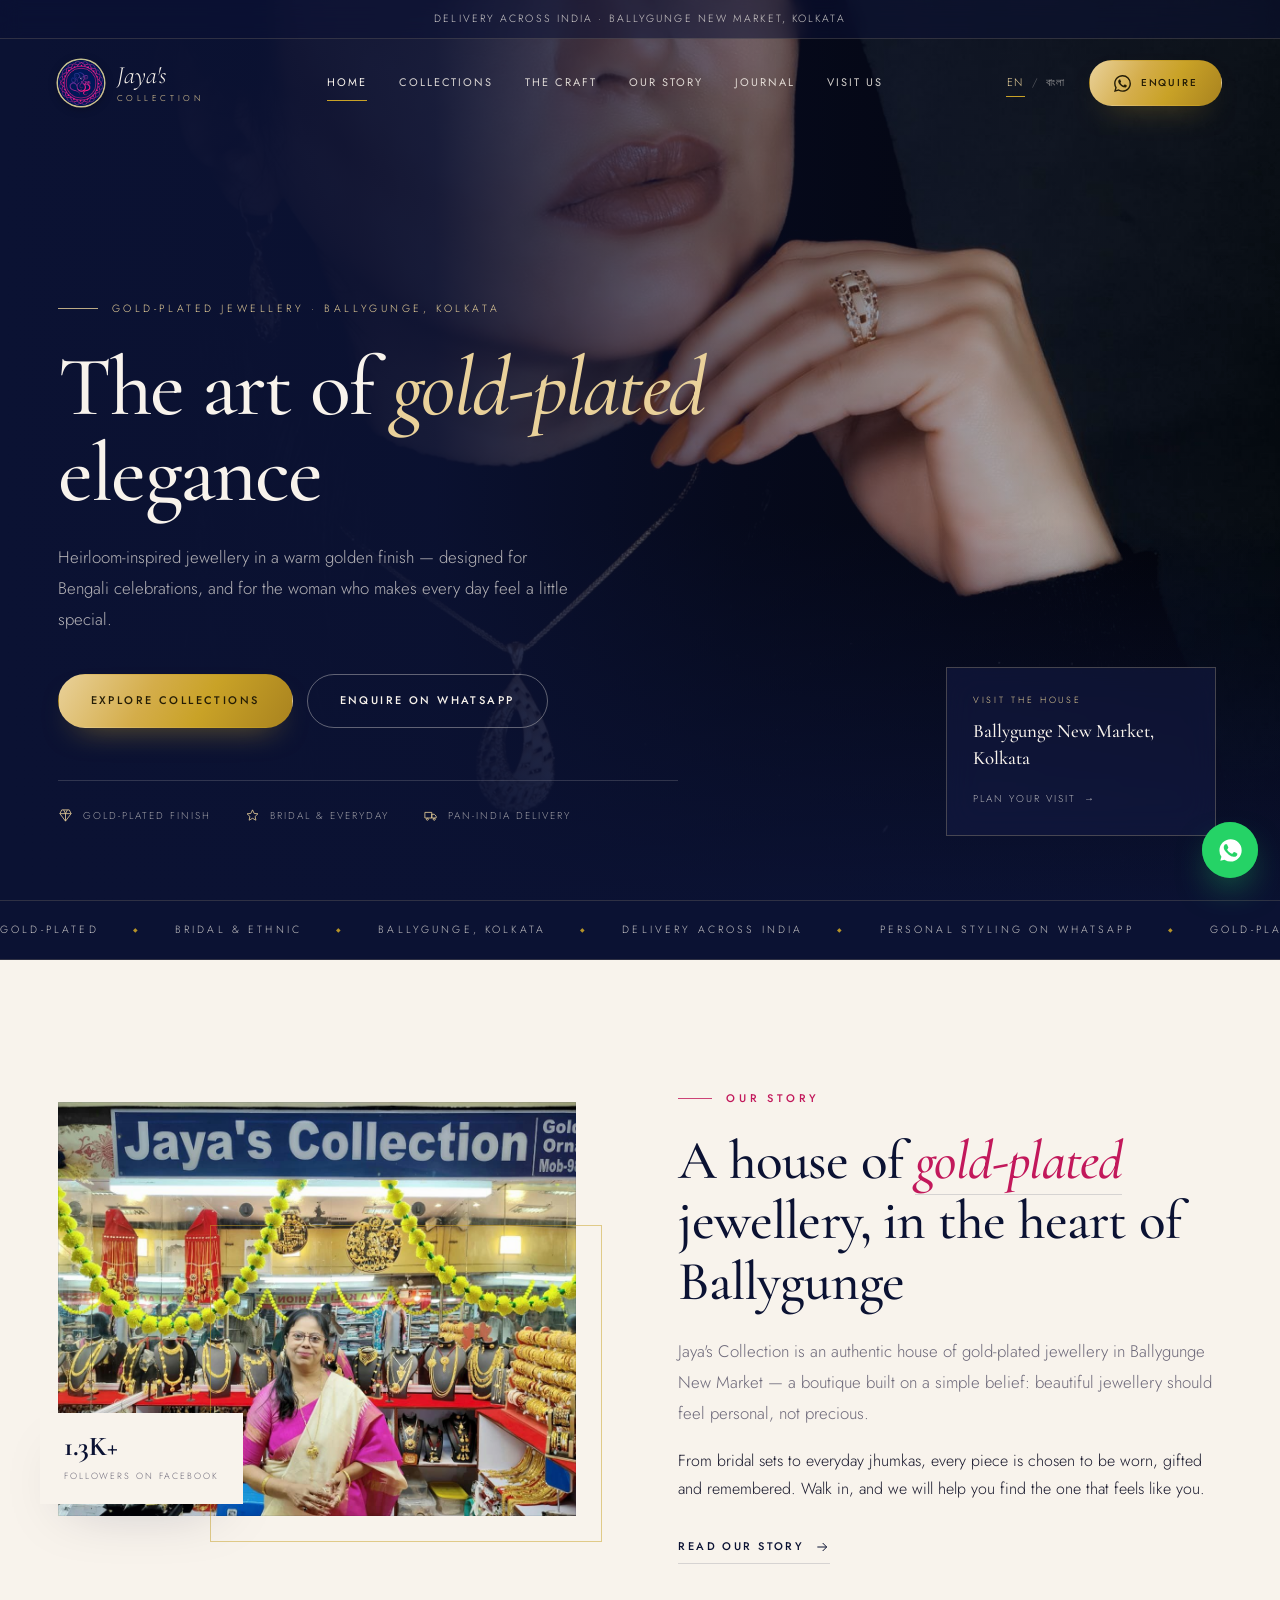
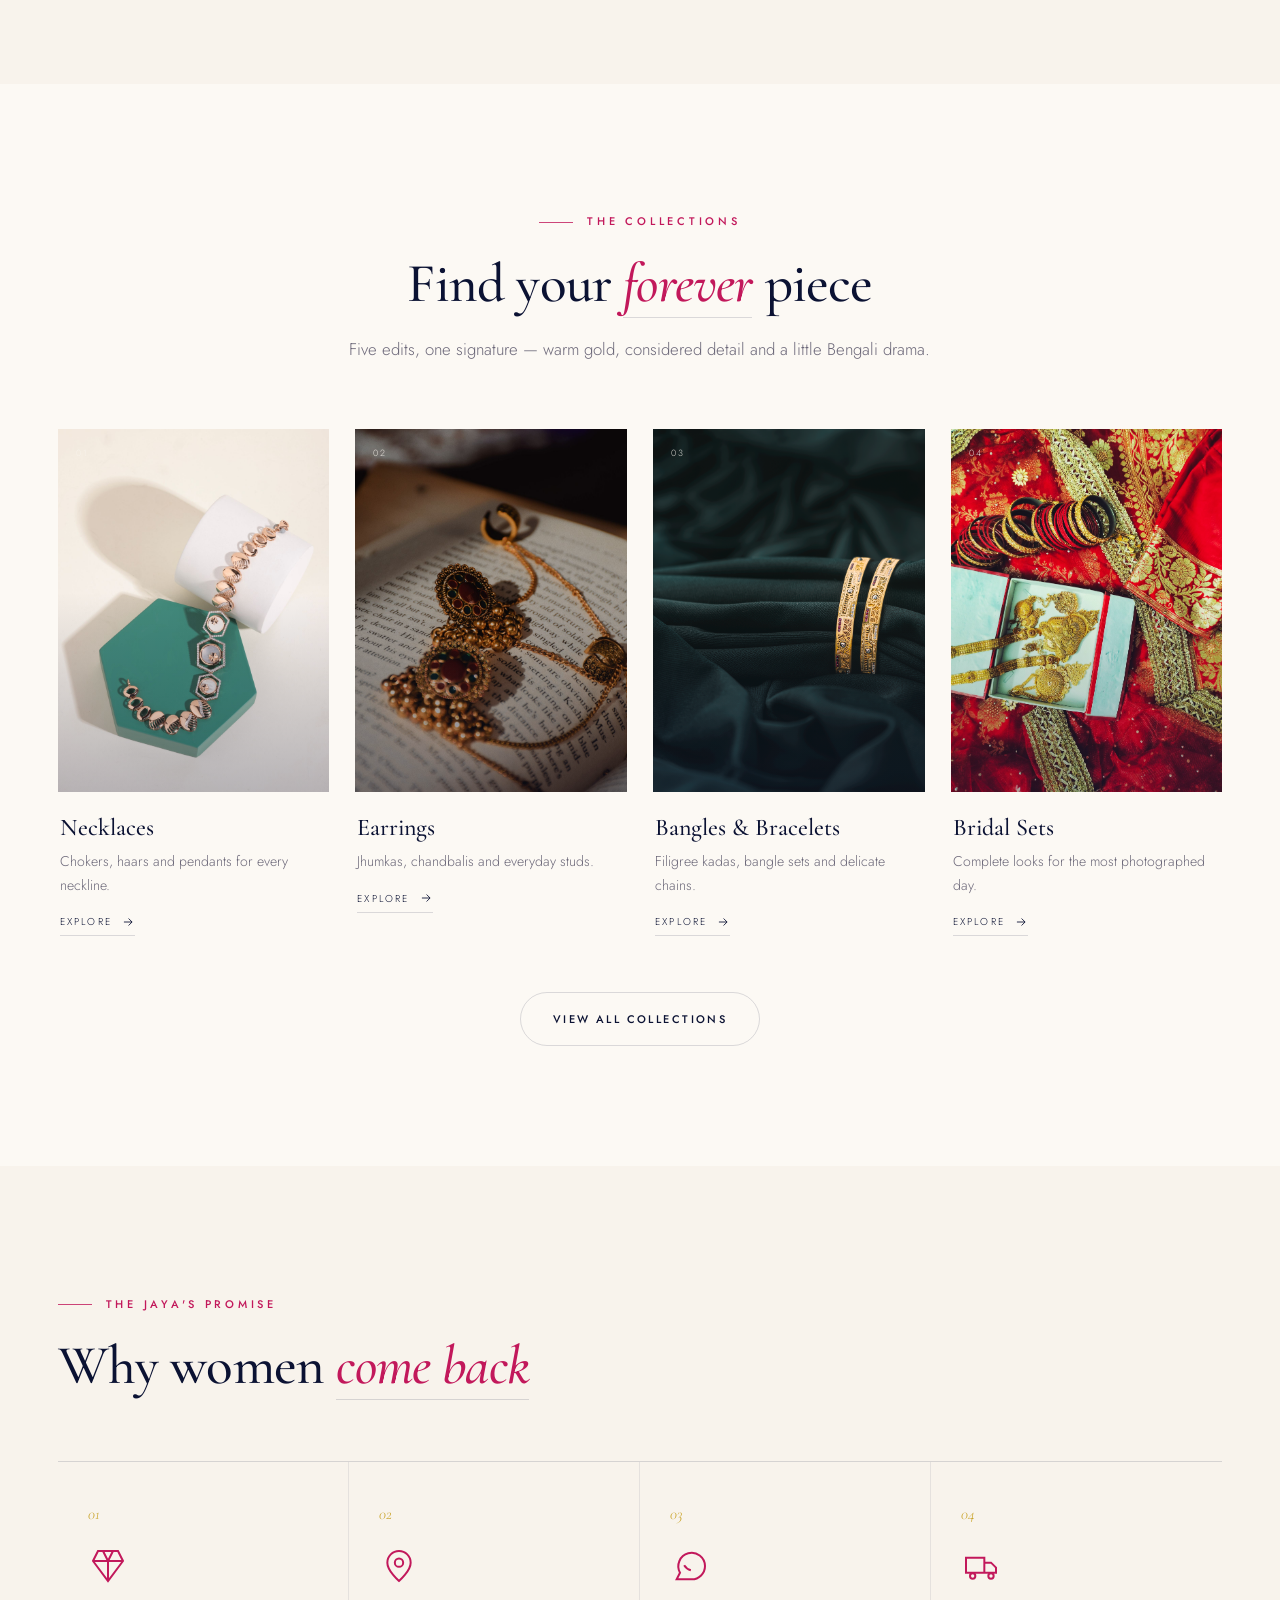
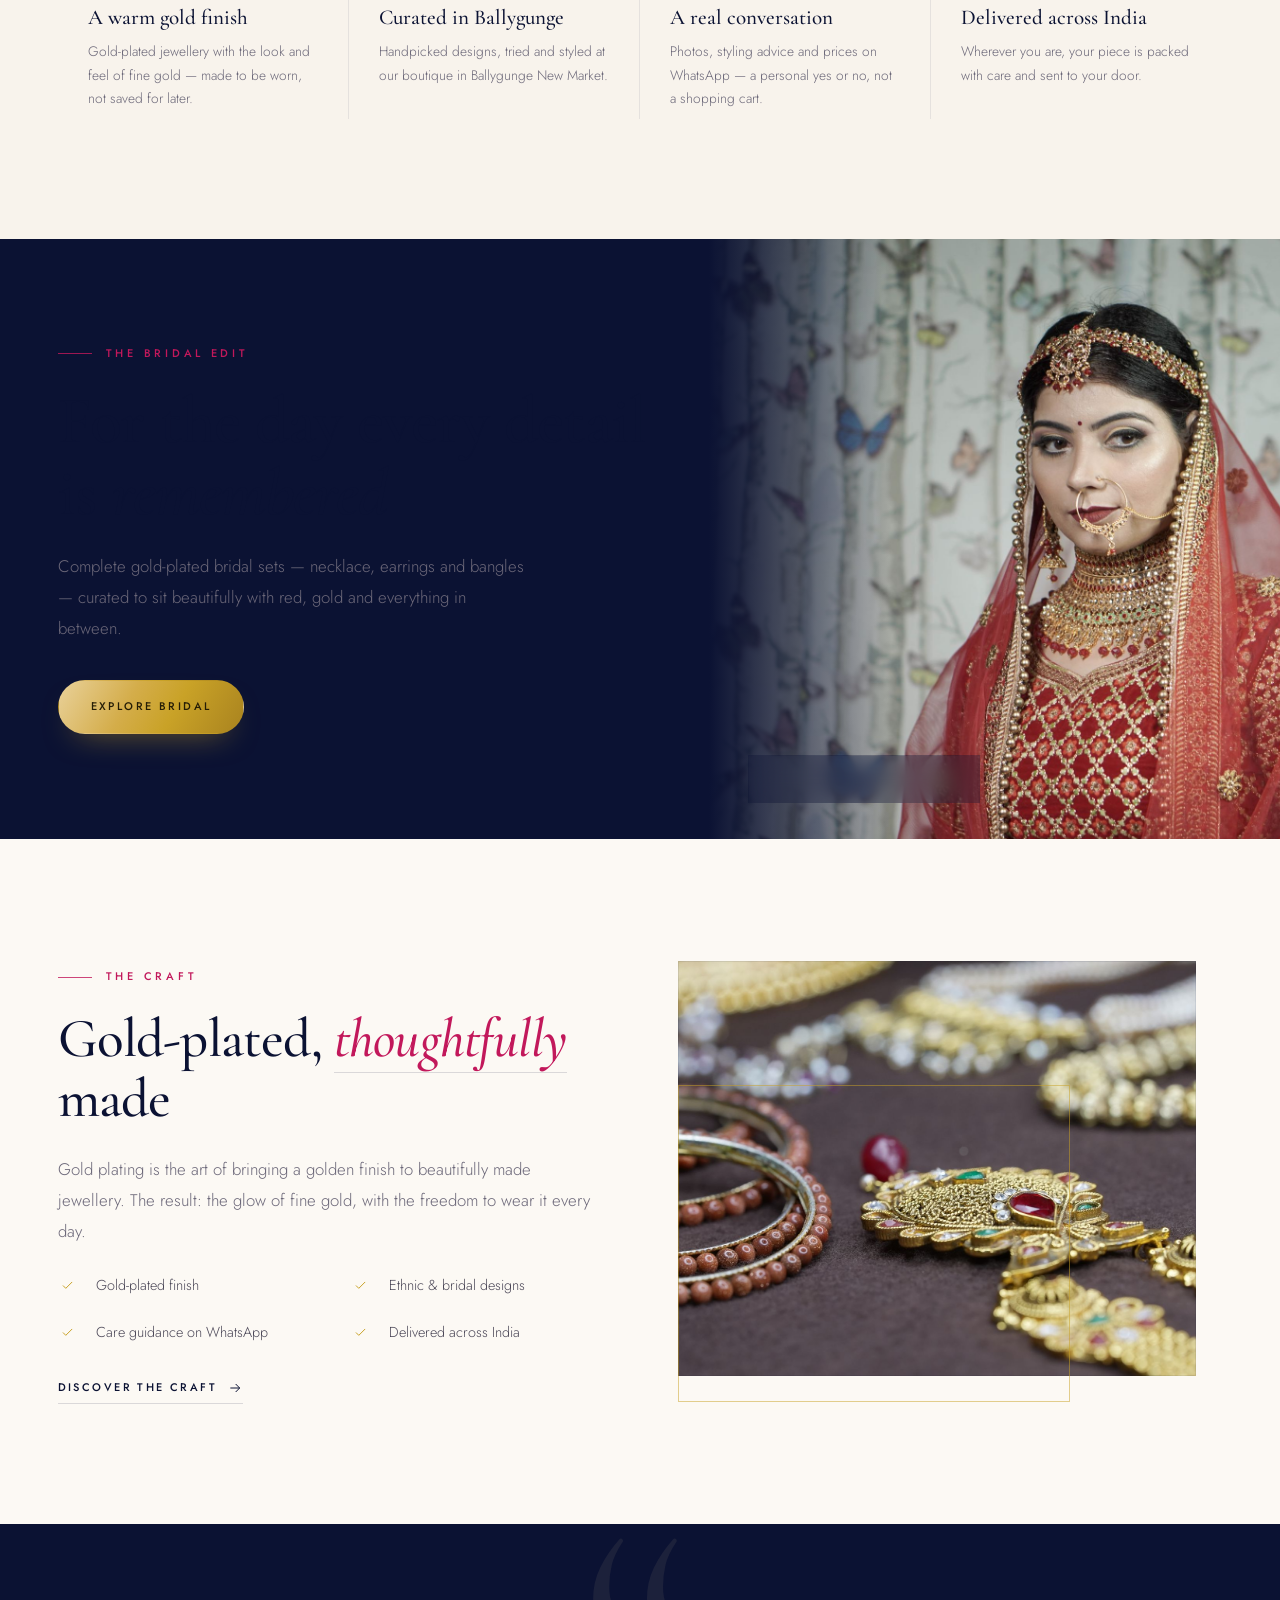
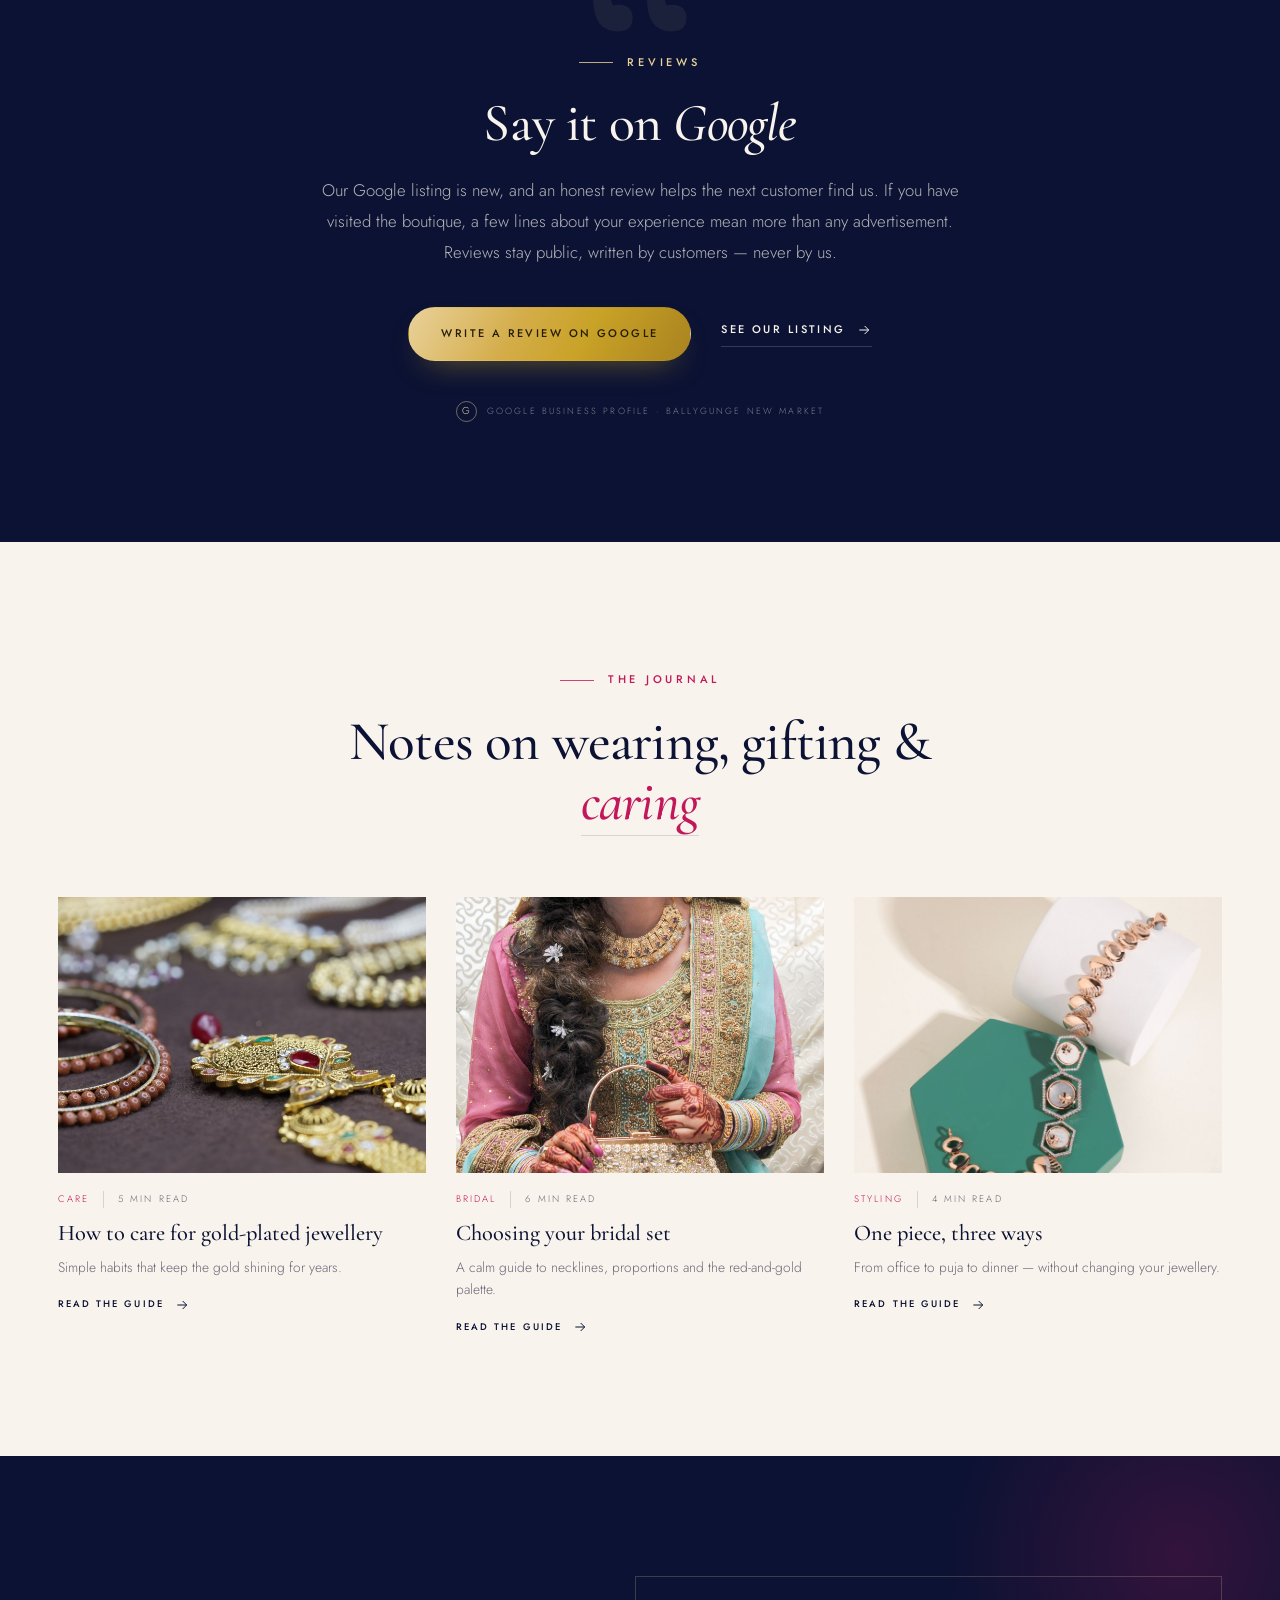
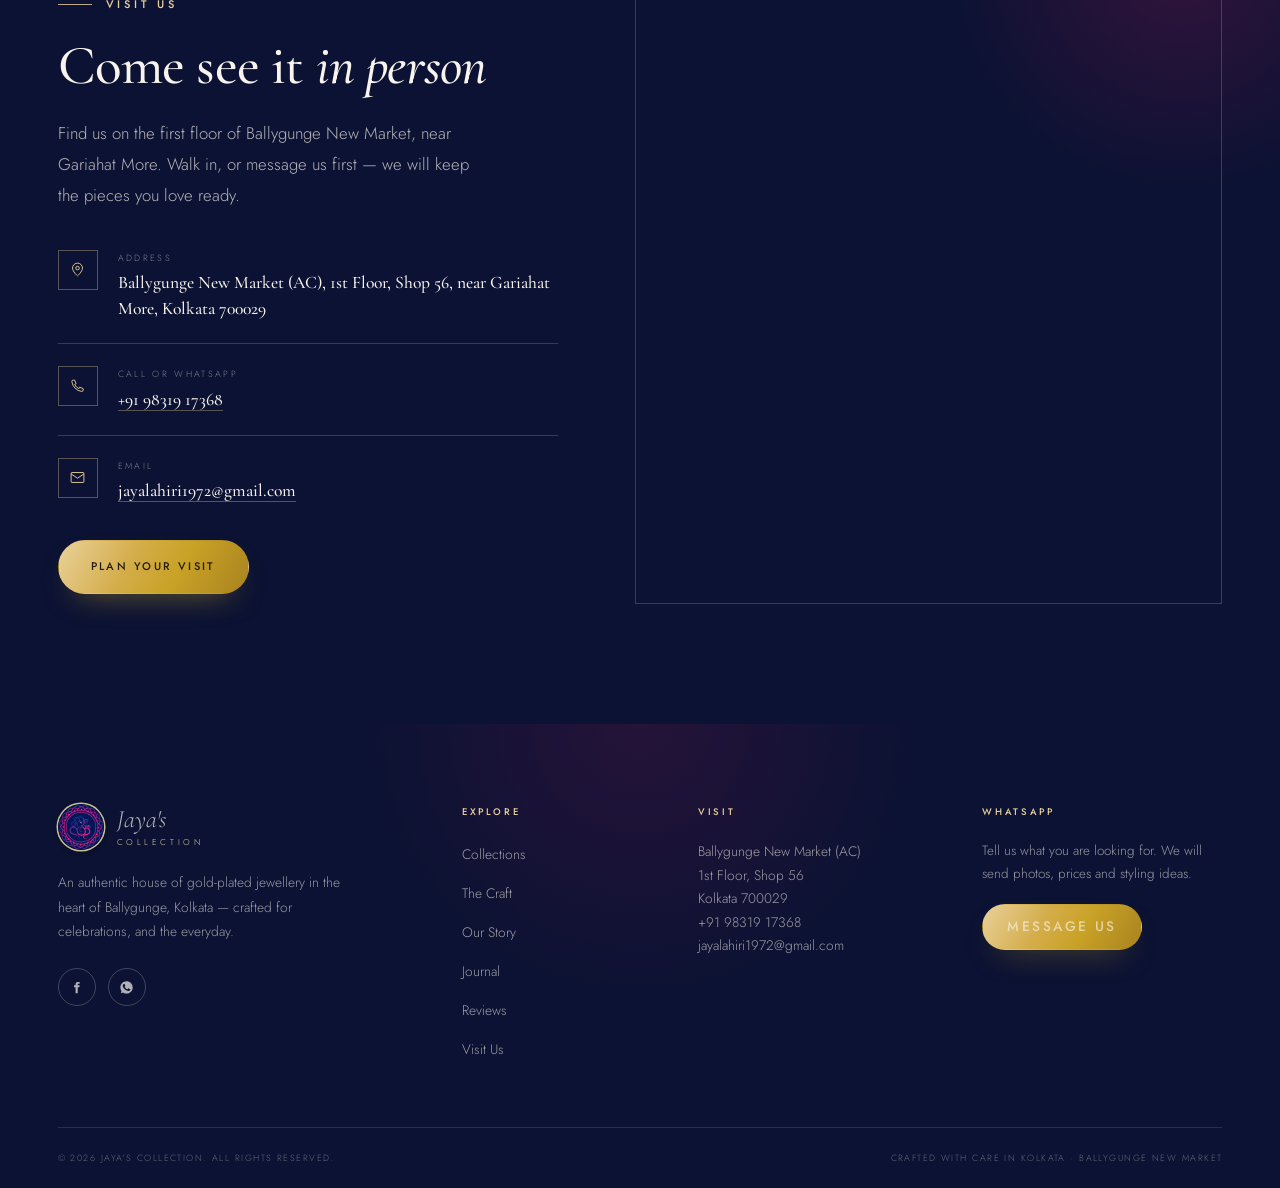
==== commit 876f9ec1: "complete" ====
--- a/index.html
+++ b/index.html
@@ -9,7 +9,8 @@
 <meta property="og:description" content="An authentic house of gold-plated jewellery in Ballygunge, Kolkata. Bridal sets, necklaces, earrings and everyday pieces.">
 <meta property="og:type" content="website">
 <meta property="og:image" content="assets/img/hero.jpg">
-<link rel="icon" type="image/svg+xml" href="assets/logo.svg">
+<link rel="icon" type="image/png" sizes="32x32" href="assets/favicon-32.png">
+<link rel="apple-touch-icon" sizes="180x180" href="assets/apple-touch-icon.png">
 <link rel="preconnect" href="https://fonts.googleapis.com">
 <link rel="preconnect" href="https://fonts.gstatic.com" crossorigin>
 <link href="https://fonts.googleapis.com/css2?family=Cormorant+Garamond:ital,wght@0,400;0,500;0,600;1,400;1,500&family=Jost:wght@300;400;500&family=Noto+Sans+Bengali:wght@300;400;500&family=Noto+Serif+Bengali:wght@400;500;600&display=swap" rel="stylesheet">
@@ -29,7 +30,7 @@
   <div class="nav-bar">
     <div class="container nav-bar__inner">
       <a class="brand" href="index.html" aria-label="Jaya's Collection home">
-        <img class="brand__mark" src="assets/logo.svg" alt="" width="46" height="46">
+        <img class="brand__mark" src="assets/logo.png" alt="" width="46" height="46">
         <span class="brand__word"><span class="brand__script">Jaya's</span><span class="brand__caps">Collection</span></span>
       </a>
       <nav class="nav" aria-label="Primary">
@@ -59,7 +60,7 @@
 <div class="mobile-menu" id="mobileMenu" aria-hidden="true">
   <div class="mobile-menu__head">
     <a class="brand" href="index.html">
-      <img class="brand__mark" src="assets/logo.svg" alt="" width="46" height="46">
+      <img class="brand__mark" src="assets/logo.png" alt="" width="46" height="46">
       <span class="brand__word"><span class="brand__script">Jaya's</span><span class="brand__caps">Collection</span></span>
     </a>
     <button class="mobile-menu__close" id="menuClose" aria-label="Close menu">✕</button>
@@ -139,7 +140,7 @@
   <section class="section" id="story">
     <div class="container split">
       <div class="split__media reveal">
-        <div class="frame frame--portrait"><img src="assets/img/bangles.jpg" alt="Gold-plated bangles resting on deep green silk" loading="lazy" width="1600" height="1067"></div>
+        <div class="frame frame--landscape"><img src="assets/img/boutique.jpg" alt="The Jaya's Collection boutique at Ballygunge New Market, with gold-plated necklaces on display" loading="lazy" width="1280" height="902"></div>
         <div class="split__badge"><strong>1.3K+</strong><span><span class="en">Followers on Facebook</span><span class="bn" lang="bn">ফেসবুকে ১.৩ হাজার+ অনুসারী</span></span></div>
       </div>
       <div class="split__body reveal" style="--d:.1s">
@@ -303,6 +304,31 @@
     </div>
   </section>
 
+  <!-- Reviews --------------------------------------------------------------- -->
+  <section class="section section--navy reviews" id="reviews">
+    <div class="container reviews__inner">
+      <span class="eyebrow eyebrow--center"><span class="en">Reviews</span><span class="bn" lang="bn">রিভিউ</span></span>
+      <h2 class="h2">
+        <span class="en">Say it on <em>Google</em></span>
+        <span class="bn" lang="bn">আপনার কথা <em>গুগলে</em> লিখুন</span>
+      </h2>
+      <p class="lead">
+        <span class="en">Our Google listing is new, and an honest review helps the next customer find us. If you have visited the boutique, a few lines about your experience mean more than any advertisement. Reviews stay public, written by customers — never by us.</span>
+        <span class="bn" lang="bn">আমাদের গুগল লিস্টিং নতুন, আর একটি সৎ রিভিউ পরের ক্রেতাকে আমাদের খুঁজে পেতে সাহায্য করে। আপনি যদি বুটিকটি দেখে থাকেন, আপনার অভিজ্ঞতার কয়েকটি কথা যেকোনো বিজ্ঞাপনের চেয়ে বেশি মূল্যবান। রিভিউ প্রকাশ্য থাকে, লিখেছেন ক্রেতারাই — আমরা নই।</span>
+      </p>
+      <div class="reviews__actions">
+        <a class="btn btn--gold" href="https://www.google.com/maps/place/Jaya%27s+Collection/@22.5212639,88.3648577,17z/data=!4m6!3m5!1s0x3a02777497674ea1:0xa027e36d886186dc!8m2!3d22.5212639!4d88.3648577!16s%2Fg%2F11mzmw6kbf" target="_blank" rel="noopener">
+          <span class="en">Write a review on Google</span><span class="bn" lang="bn">গুগলে রিভিউ লিখুন</span>
+        </a>
+        <a class="link-arrow" href="https://www.google.com/maps/place/Jaya%27s+Collection/@22.5212639,88.3648577,17z/data=!4m6!3m5!1s0x3a02777497674ea1:0xa027e36d886186dc!8m2!3d22.5212639!4d88.3648577!16s%2Fg%2F11mzmw6kbf" target="_blank" rel="noopener">
+          <span class="en">See our listing</span><span class="bn" lang="bn">আমাদের লিস্টিং দেখুন</span>
+          <svg viewBox="0 0 24 24" fill="none" stroke="currentColor" stroke-width="1.5" aria-hidden="true"><path d="M5 12h14M13 6l6 6-6 6"/></svg>
+        </a>
+      </div>
+      <p class="reviews__meta"><span class="reviews__g" aria-hidden="true">G</span><span class="en">Google Business Profile<span class="reviews__meta-place"> · Ballygunge New Market</span></span><span class="bn" lang="bn">গুগল বিজনেস প্রোফাইল<span class="reviews__meta-place"> · বালিগঞ্জ নিউ মার্কেট</span></span></p>
+    </div>
+  </section>
+
   <!-- Journal --------------------------------------------------------------- -->
   <section class="section">
     <div class="container">
@@ -355,7 +381,7 @@
         <div class="info-list">
           <div class="info-item">
             <span class="info-item__icon"><svg viewBox="0 0 24 24" fill="none" stroke="currentColor" stroke-width="1.3"><path d="M12 21s7-6.1 7-11a7 7 0 10-14 0c0 4.9 7 11 7 11z"/><circle cx="12" cy="10" r="2.5"/></svg></span>
-            <div><small>Address</small><strong>Ballygunge New Market (AC), 1st Floor, Shop 56, near Gariahat More, Kolkata 700019</strong></div>
+            <div><small>Address</small><strong>Ballygunge New Market (AC), 1st Floor, Shop 56, near Gariahat More, Kolkata 700029</strong></div>
           </div>
           <div class="info-item">
             <span class="info-item__icon"><svg viewBox="0 0 24 24" fill="none" stroke="currentColor" stroke-width="1.3"><path d="M4 5a2 2 0 012-2h2l2 5-2 1a12 12 0 006 6l1-2 5 2v2a2 2 0 01-2 2A16 16 0 014 5z"/></svg></span>
@@ -371,7 +397,7 @@
         </div>
       </div>
       <div class="visit__map reveal" style="--d:.1s">
-        <iframe title="Map to Jaya's Collection, Ballygunge New Market, Kolkata" src="https://www.google.com/maps?q=Jaya%27s%20Collection%20Ballygunge%20New%20Market%20Kolkata&output=embed" loading="lazy" referrerpolicy="no-referrer-when-downgrade"></iframe>
+        <iframe title="Map to Jaya's Collection, Ballygunge New Market, Kolkata" data-map-embed data-current-mode="small" data-src-wide="https://www.google.com/maps?q=Jaya%27s%20Collection&amp;ll=22.5212639,88.3648577&amp;z=17&amp;hl=en&amp;output=embed" data-src-small="https://www.google.com/maps?q=22.5212639,88.3648577&amp;z=17&amp;hl=en&amp;output=embed" src="https://www.google.com/maps?q=22.5212639,88.3648577&amp;z=17&amp;hl=en&amp;output=embed" loading="lazy" referrerpolicy="no-referrer-when-downgrade"></iframe>
       </div>
     </div>
   </section>
@@ -382,7 +408,7 @@
   <div class="container footer__grid">
     <div class="footer__brand">
       <a class="brand" href="index.html">
-        <img class="brand__mark" src="assets/logo.svg" alt="" width="46" height="46">
+        <img class="brand__mark" src="assets/logo.png" alt="" width="46" height="46">
         <span class="brand__word"><span class="brand__script">Jaya's</span><span class="brand__caps">Collection</span></span>
       </a>
       <p>
@@ -405,12 +431,13 @@
         <li><a href="craft.html"><span class="en">The Craft</span><span class="bn" lang="bn">কারিগরি</span></a></li>
         <li><a href="story.html"><span class="en">Our Story</span><span class="bn" lang="bn">আমাদের কথা</span></a></li>
         <li><a href="journal.html"><span class="en">Journal</span><span class="bn" lang="bn">জার্নাল</span></a></li>
+        <li><a href="index.html#reviews"><span class="en">Reviews</span><span class="bn" lang="bn">রিভিউ</span></a></li>
         <li><a href="contact.html"><span class="en">Visit Us</span><span class="bn" lang="bn">ঠিকানা</span></a></li>
       </ul>
     </div>
     <div class="footer__col">
       <h4>Visit</h4>
-      <p>Ballygunge New Market (AC)<br>1st Floor, Shop 56<br>Kolkata 700019</p>
+      <p>Ballygunge New Market (AC)<br>1st Floor, Shop 56<br>Kolkata 700029</p>
       <p><a href="tel:+919831917368">+91 98319 17368</a></p>
       <p><a href="mailto:jayalahiri1972@gmail.com">jayalahiri1972@gmail.com</a></p>
     </div>
--- a/css/styles.css
+++ b/css/styles.css
@@ -214,7 +214,10 @@
   box-shadow:0 1px 0 var(--line-soft),0 18px 40px -30px rgba(11,18,51,.4);
 }
 .brand{display:inline-flex;align-items:center;gap:13px;flex:none}
-.brand__mark{width:46px;height:46px;border-radius:50%;box-shadow:0 0 0 1px rgba(233,209,154,.35)}
+.brand__mark{width:46px;height:46px;border-radius:50%;filter:brightness(1.12) saturate(1.08);box-shadow:0 0 0 1.5px rgba(201,162,39,.62),0 2px 8px rgba(0,0,0,.22)}
+.site-header:not(.is-scrolled):not(.site-header--solid) .brand__mark,
+.mobile-menu .brand__mark,
+.footer .brand__mark{filter:brightness(1.25) saturate(1.15);box-shadow:0 0 0 1.5px rgba(233,209,154,.72),0 2px 10px rgba(0,0,0,.35)}
 .brand__word{display:flex;flex-direction:column;line-height:1}
 .brand__script{font-family:var(--serif);font-style:italic;font-size:25px;letter-spacing:.01em}
 .brand__caps{font-family:var(--sans);font-size:8.5px;letter-spacing:.42em;text-transform:uppercase;margin-top:6px;color:var(--gold-light);transition:color .4s}
@@ -408,6 +411,9 @@
 .banner__tag .bn{letter-spacing:.04em;text-transform:none;font-size:11.5px}
 
 /* Craft teaser / journal -------------------------------------------------- */
+.cta-band{display:grid;grid-template-columns:1.15fr .85fr;gap:44px;align-items:center}
+.cta-band--wide{grid-template-columns:1.2fr .8fr;gap:40px}
+.cta-band > .reveal:last-child{justify-self:end;min-width:0}
 .journal-grid{display:grid;grid-template-columns:repeat(3,1fr);gap:30px}
 .journal-card{display:flex;flex-direction:column}
 .journal-card__media{overflow:hidden;aspect-ratio:4/3;background:var(--gold-pale)}
@@ -424,7 +430,7 @@
 .visit::before{content:"";position:absolute;right:-160px;top:-160px;width:520px;height:520px;border-radius:50%;background:radial-gradient(circle,rgba(194,24,91,.22),transparent 65%);pointer-events:none}
 .visit__grid{display:grid;grid-template-columns:.92fr 1.08fr;gap:clamp(40px,6vw,84px);align-items:center;position:relative}
 .visit__body{padding:10px 0}
-.visit__body .lead{max-width:430px}
+.visit__body .lead{max-width:430px;margin-top:22px}
 .info-list{margin-top:38px;display:flex;flex-direction:column;gap:22px}
 .info-item{display:grid;grid-template-columns:44px 1fr;gap:16px;align-items:start;padding-bottom:22px;border-bottom:1px solid var(--line-light)}
 .info-item:last-child{border-bottom:0;padding-bottom:0}
@@ -437,6 +443,18 @@
 .visit__map{position:relative;height:100%;min-height:480px;border:1px solid rgba(233,209,154,.22);padding:10px}
 .visit__map iframe{width:100%;height:100%;min-height:460px;border:0;filter:grayscale(1) contrast(1.06) brightness(.78);transition:filter .6s}
 .visit__map:hover iframe{filter:grayscale(.4) contrast(1.02) brightness(.92)}
+
+/* Reviews ---------------------------------------------------------------- */
+.reviews{text-align:center;overflow:hidden}
+.reviews::before{content:"\201C";position:absolute;left:50%;top:-3.5rem;transform:translateX(-50%);font-family:var(--serif);font-size:clamp(16rem,30vw,28rem);line-height:1;color:rgba(233,209,154,.075);pointer-events:none}
+.reviews__inner{position:relative;z-index:1;max-width:760px}
+.reviews .h2{font-size:clamp(2.15rem,4.2vw,3.35rem)}
+.reviews .lead{max-width:640px;margin:22px auto 0}
+.reviews__actions{display:flex;align-items:center;justify-content:center;gap:30px;flex-wrap:wrap;margin-top:38px}
+.reviews__meta{display:flex;align-items:center;justify-content:center;gap:10px;margin-top:40px;font-size:9px;letter-spacing:.24em;text-transform:uppercase;color:rgba(248,243,236,.48)}
+.reviews__g{display:inline-grid;place-items:center;width:21px;height:21px;border:1px solid rgba(233,209,154,.45);border-radius:50%;font-size:10px;color:var(--gold-light);letter-spacing:0}
+html[data-lang="bn"] .reviews__meta{font-size:10px;letter-spacing:.08em}
+@media (max-width:640px){.reviews__meta-place{display:none}}
 
 /* Page hero --------------------------------------------------------------- */
 .page-hero{position:relative;background:var(--navy);color:var(--ivory);overflow:hidden;padding:calc(var(--header-h) + 72px) 0 86px;min-height:46vh;display:flex;align-items:flex-end}
@@ -726,7 +744,34 @@
   .footer__brand{grid-column:1/-1}
 }
 
+@media (max-width:900px){
+  .cta-band,.cta-band--wide{grid-template-columns:1fr;gap:28px}
+  .cta-band > .reveal:last-child{justify-self:stretch}
+  .cta-band .btn{width:100%;padding:0 18px}
+}
+@media (max-width:380px){
+  .nav-bar__inner{gap:12px}
+  .brand{gap:9px}
+  .brand__mark{width:36px;height:36px}
+  .brand__script{font-size:20px}
+  .brand__caps{font-size:7.5px;letter-spacing:.22em;margin-top:4px}
+  .nav-actions{gap:10px}
+  .nav-wa{height:40px;padding:0 14px;font-size:9px;letter-spacing:.12em}
+  .nav-wa svg{display:none}
+  .menu-btn{width:38px;height:38px}
+  .menu-btn span{left:10px;right:10px}
+  .menu-btn span:first-child{top:15px}
+  .menu-btn span:last-child{top:22px}
+  .hero__eyebrow{margin-bottom:18px;font-size:9.5px}
+  .hero__title{font-size:2.3rem}
+  .hero__text{font-size:.92rem;line-height:1.75}
+  .hero__cta{margin-top:26px}
+  .hero__meta{margin-top:24px;padding-top:18px}
+  .wa-float{width:46px;height:46px;right:12px;bottom:14px}
+  .wa-float svg{width:22px;height:22px}
+}
 @media (max-width:640px){
+  .split__badge{display:none}
   body{font-size:15px}
   .container{width:91vw}
   .section{padding:66px 0}
@@ -734,8 +779,12 @@
   .nav-bar__inner{height:64px}
   .brand__mark{width:40px;height:40px}
   .brand__script{font-size:22px}
-  .brand__caps{font-size:7.5px;letter-spacing:.34em}
-  .hero__inner{padding-bottom:54px}
+  .brand__caps{font-size:8.5px;letter-spacing:.3em}
+  .footer__col a{display:inline-block;padding:5px 0}
+  .mobile-menu__foot .lang button{min-height:40px;min-width:34px;display:inline-flex;align-items:center;justify-content:center}
+  .link-arrow{padding-top:9px;padding-bottom:9px}
+  .contact-card a,.info-item a{display:inline-block;padding:4px 0}
+  .hero__inner{padding-bottom:96px}
   .hero__meta{gap:10px 22px;margin-top:36px}
   .hero__meta span{font-size:8.5px}
   .hero__title{font-size:clamp(2.55rem,10.5vw,3.4rem)}
@@ -752,6 +801,7 @@
   .journal-grid{grid-template-columns:1fr}
   .journal-card:last-child{display:flex}
   .product-grid{grid-template-columns:1fr;gap:34px}
+  .product-card__link{padding:6px 0}
   .filters{gap:6px;margin-bottom:38px}
   .filter{padding:0 14px;font-size:9px;height:36px}
   .product__cta .btn{width:100%}
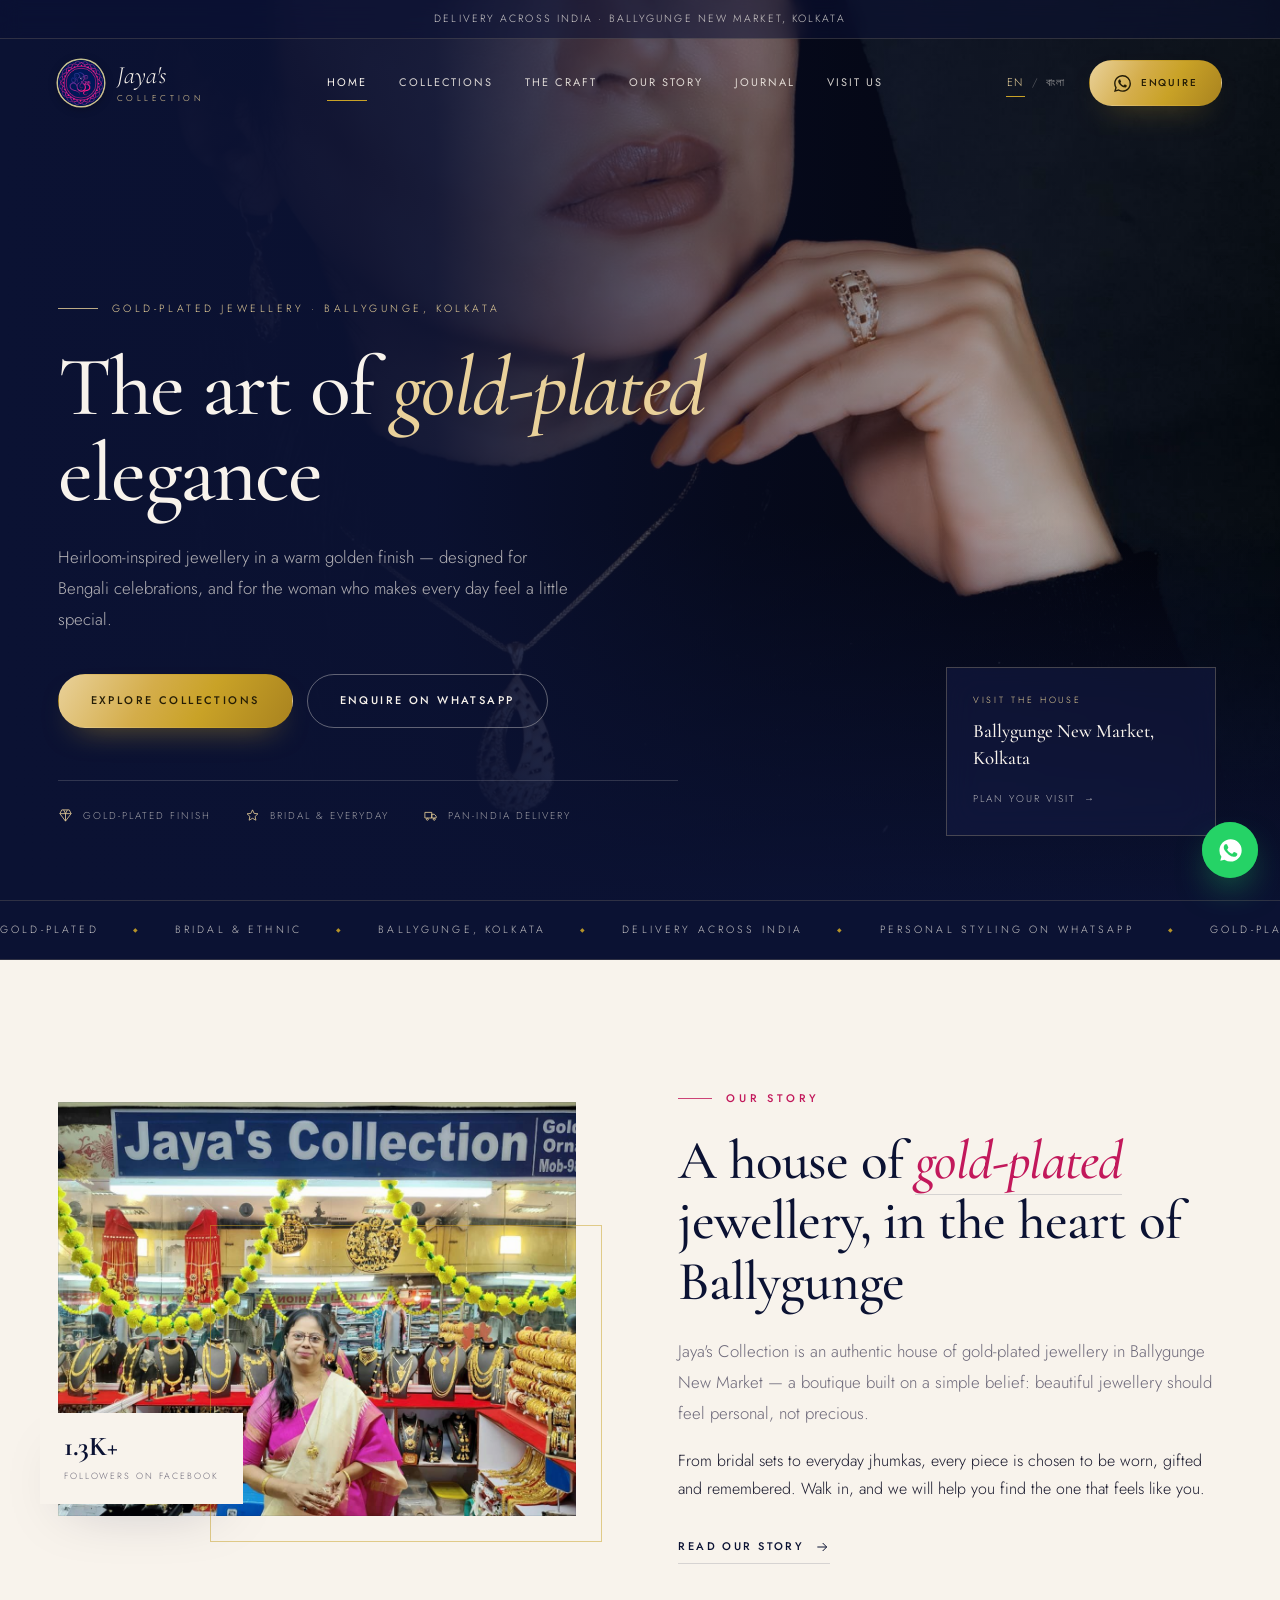
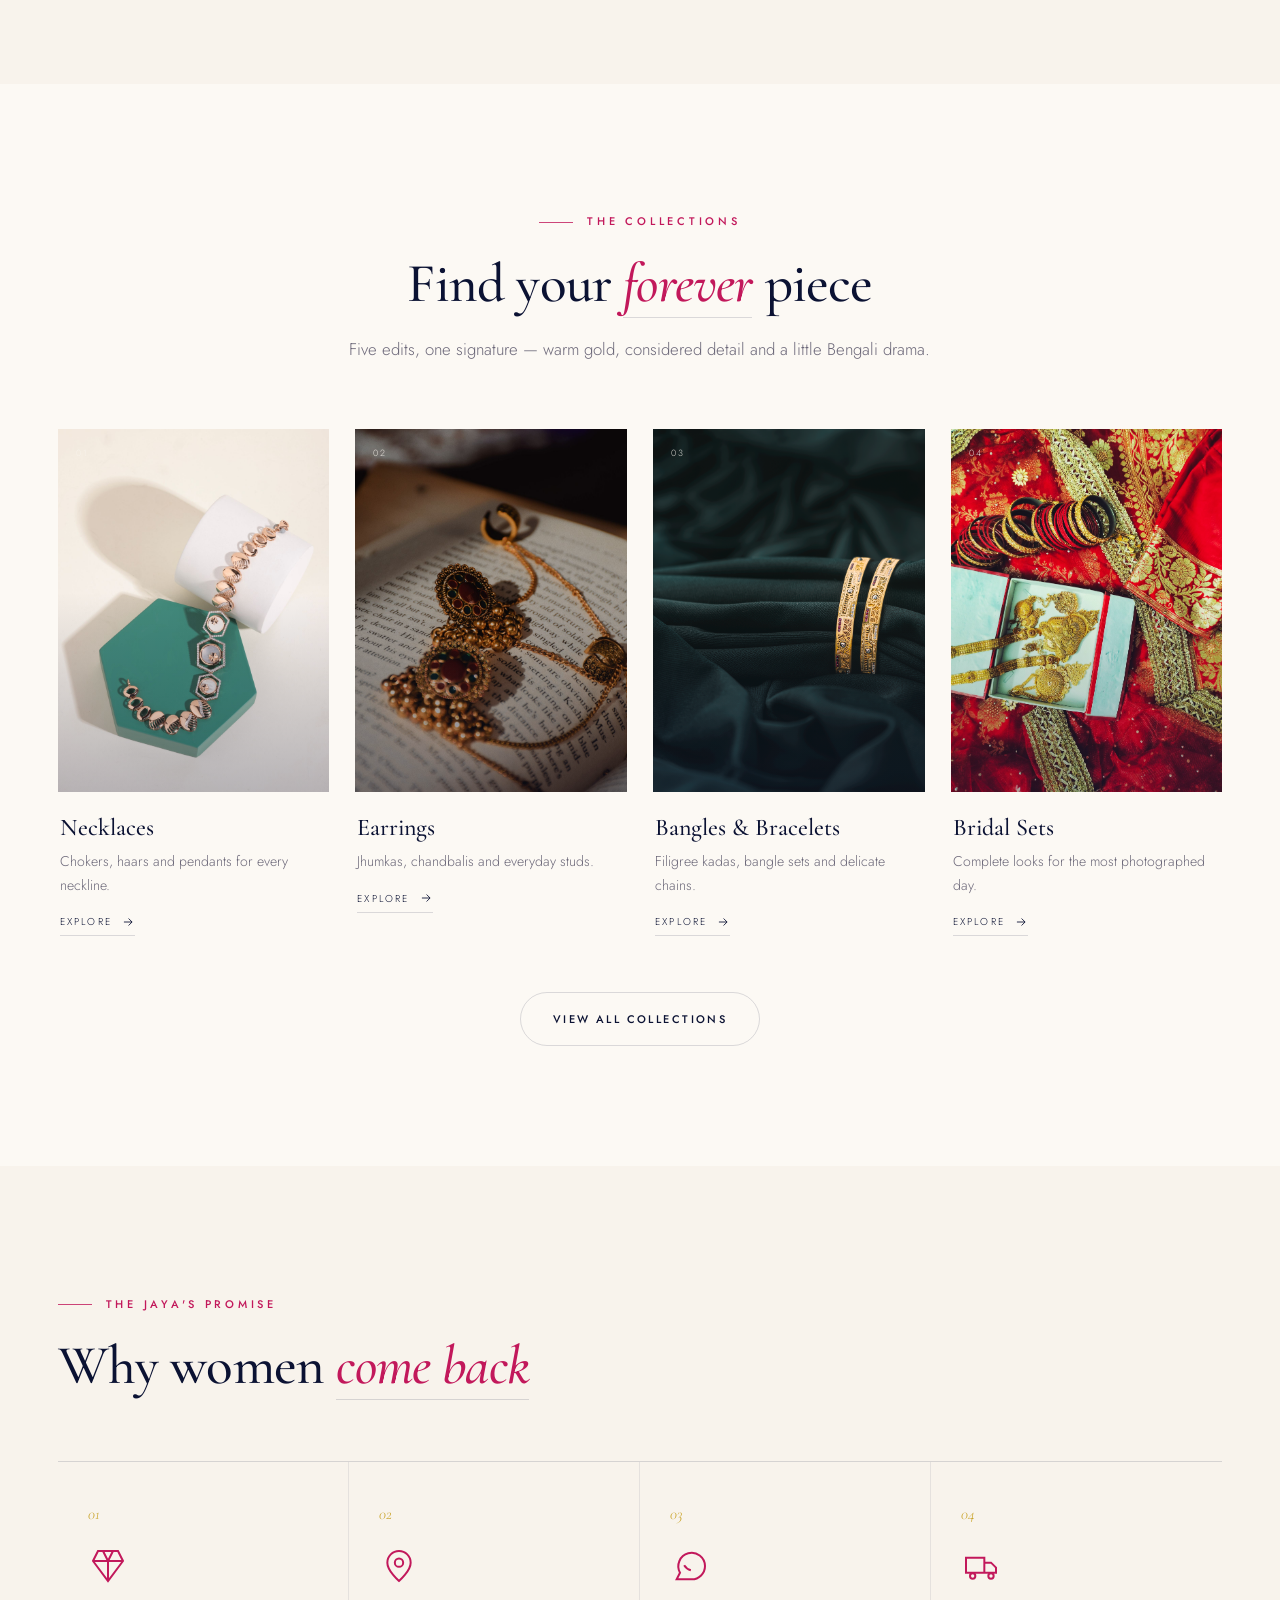
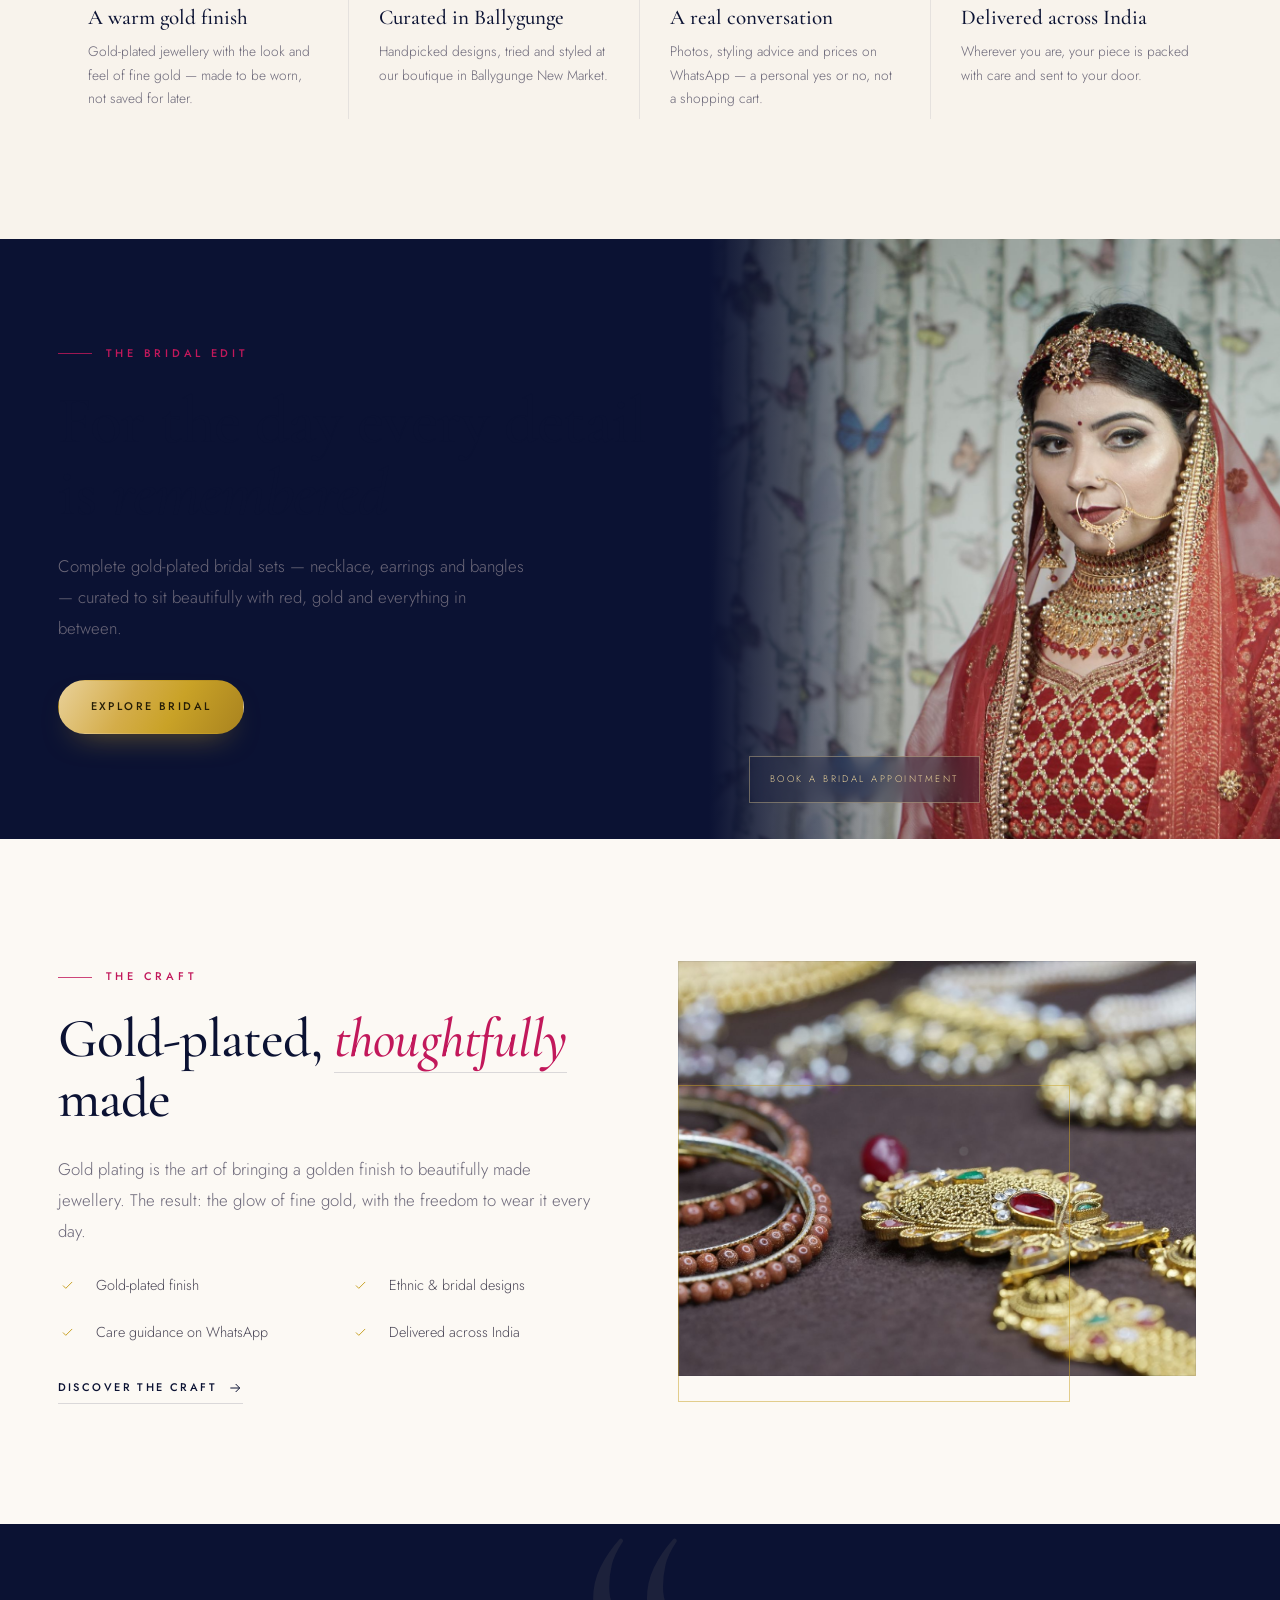
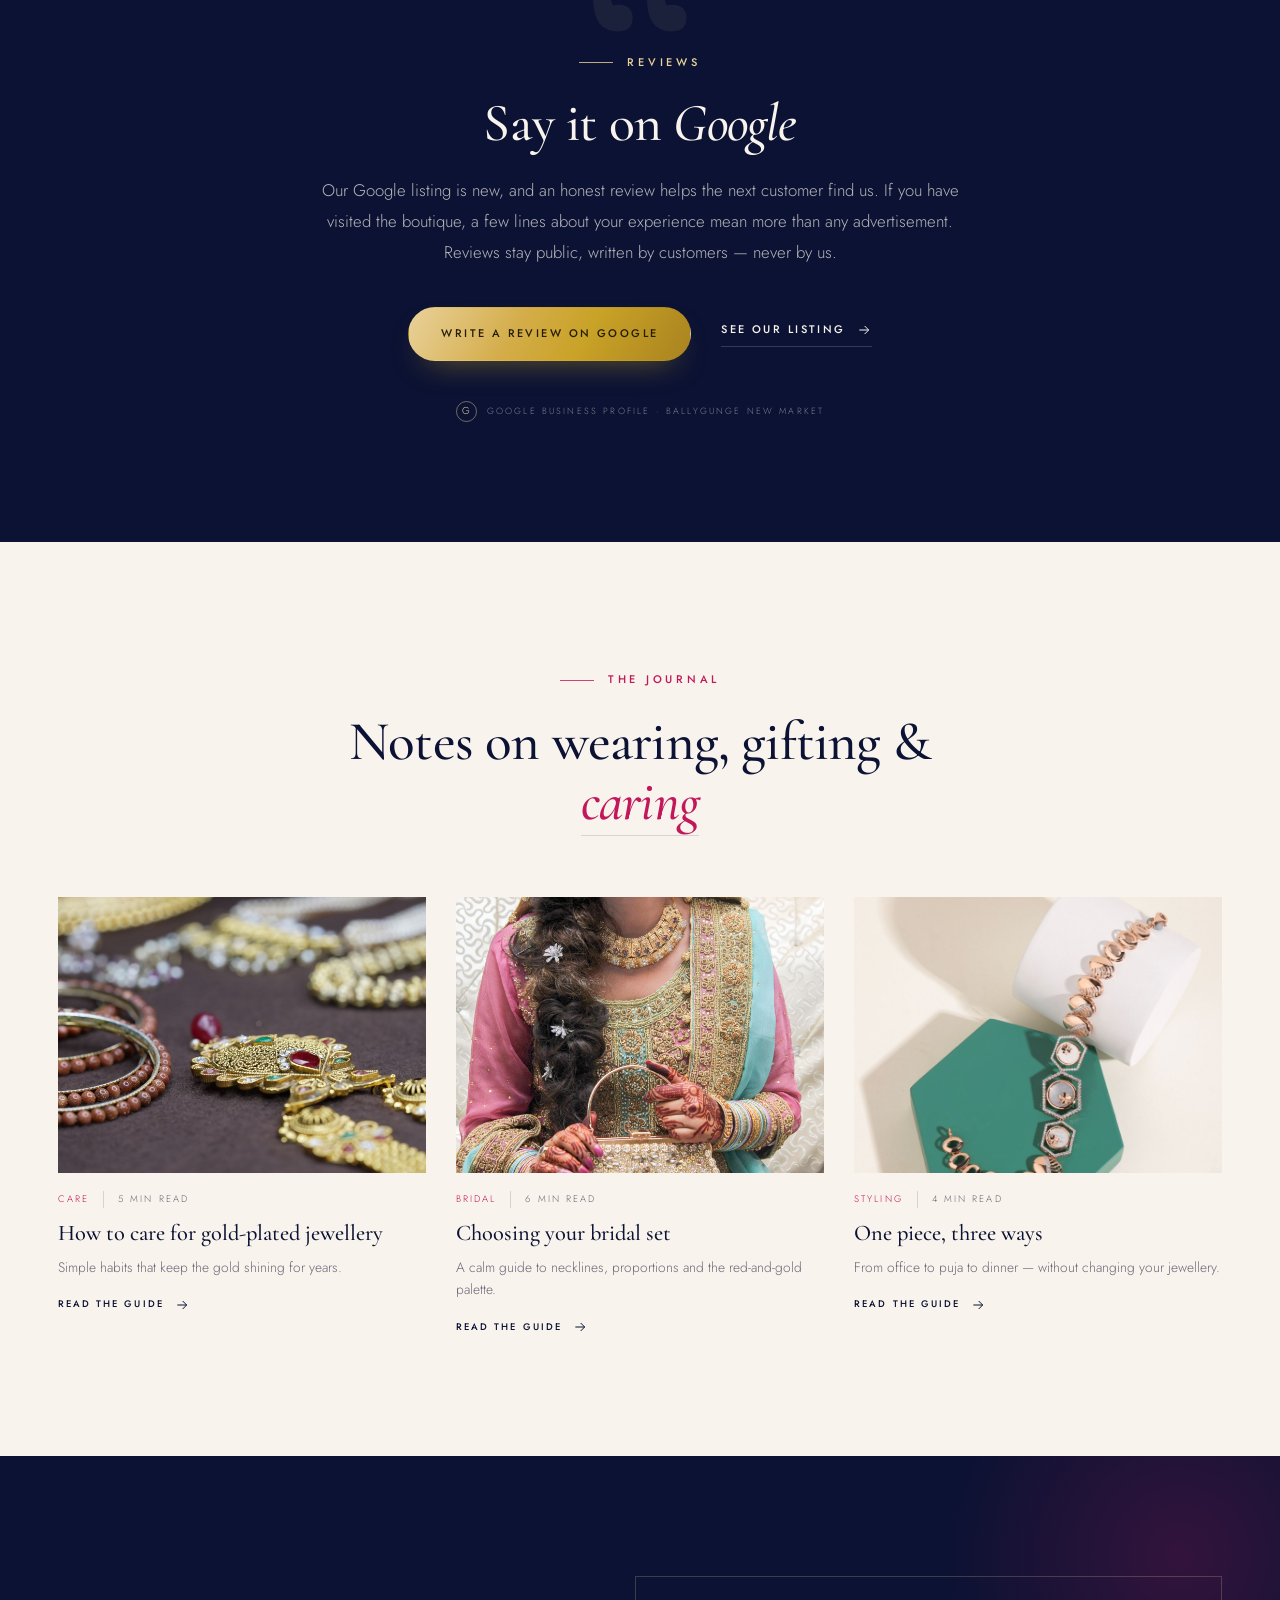
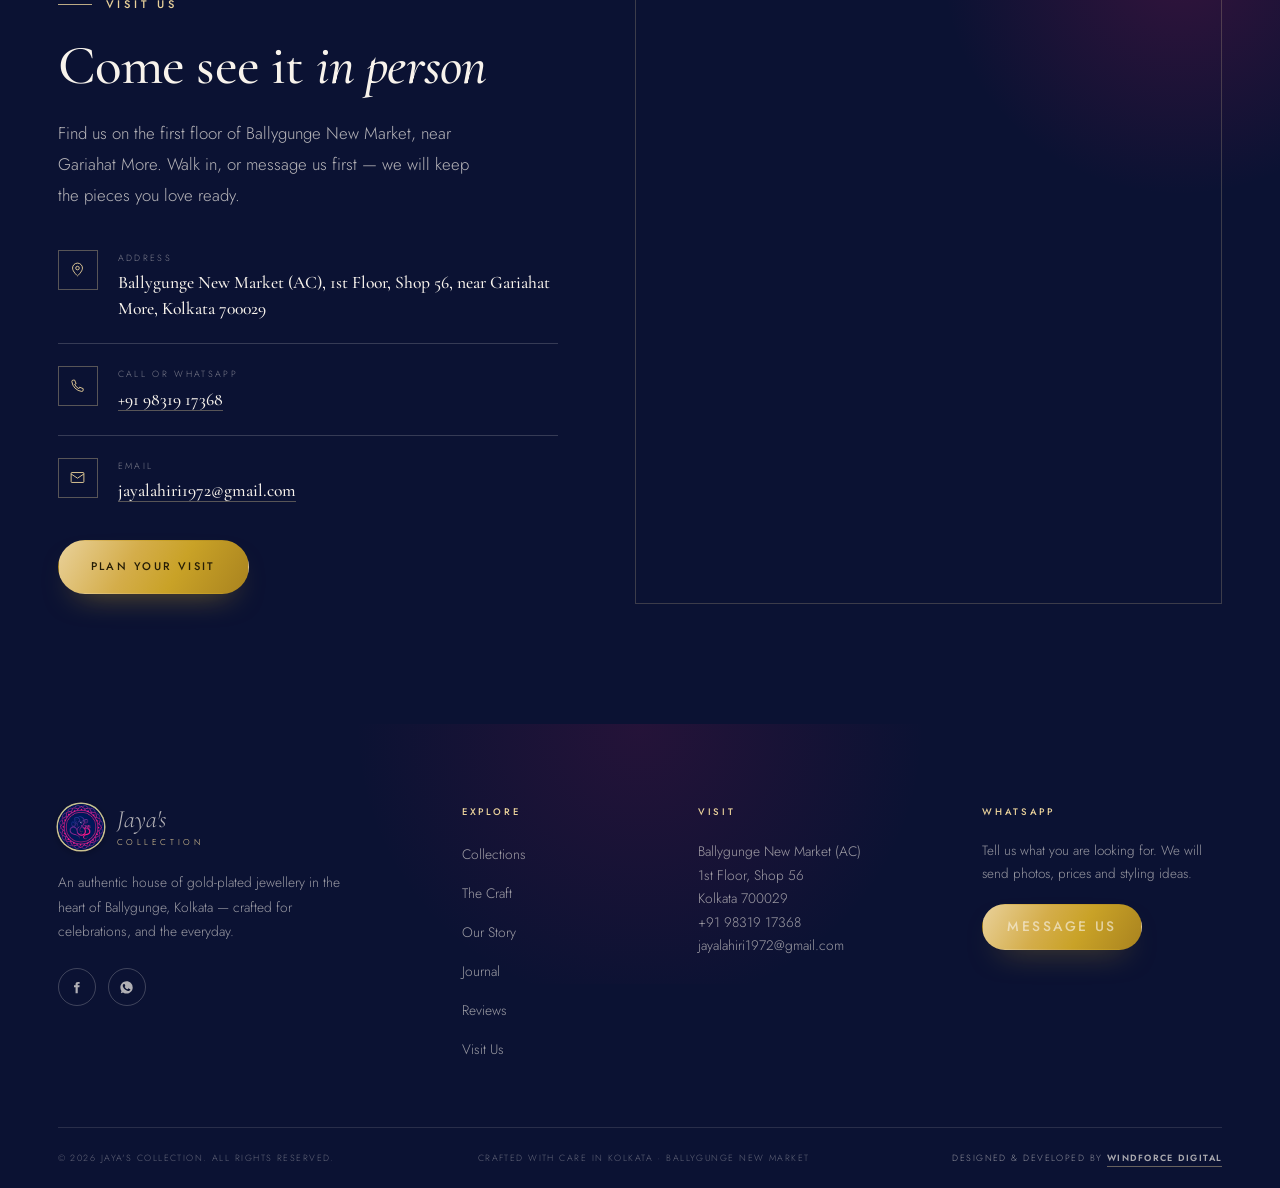
==== commit b9504e5b: "comp" ====
--- a/index.html
+++ b/index.html
@@ -13,7 +13,7 @@
 <link rel="apple-touch-icon" sizes="180x180" href="assets/apple-touch-icon.png">
 <link rel="preconnect" href="https://fonts.googleapis.com">
 <link rel="preconnect" href="https://fonts.gstatic.com" crossorigin>
-<link href="https://fonts.googleapis.com/css2?family=Cormorant+Garamond:ital,wght@0,400;0,500;0,600;1,400;1,500&family=Jost:wght@300;400;500&family=Noto+Sans+Bengali:wght@300;400;500&family=Noto+Serif+Bengali:wght@400;500;600&display=swap" rel="stylesheet">
+<link href="https://fonts.googleapis.com/css2?family=Cormorant+Garamond:ital,wght@0,400;0,500;0,600;1,400;1,500&family=Jost:wght@300;400;500;600&family=Noto+Sans+Bengali:wght@300;400;500&family=Noto+Serif+Bengali:wght@400;500;600&display=swap" rel="stylesheet">
 <link rel="stylesheet" href="css/styles.css">
 <script>document.documentElement.classList.add('js');</script>
 </head>
@@ -450,6 +450,7 @@
   <div class="container footer__bottom">
     <p>© <span id="year">2026</span> Jaya's Collection. All rights reserved.</p>
     <p><span class="en">Crafted with care in Kolkata · Ballygunge New Market</span><span class="bn" lang="bn">কলকাতায় যত্নে তৈরি · বালিগঞ্জ নিউ মার্কেট</span></p>
+    <p class="footer__credit"><span class="en">Designed &amp; developed by <a href="https://windforcedigital.com" target="_blank" rel="noopener"><strong>Windforce Digital</strong></a></span><span class="bn" lang="bn">ডিজাইন ও ডেভেলপমেন্ট — <a href="https://windforcedigital.com" target="_blank" rel="noopener"><strong>Windforce Digital</strong></a></span></p>
   </div>
 </footer>
 
--- a/css/styles.css
+++ b/css/styles.css
@@ -661,6 +661,14 @@
 .footer__cta p{margin-bottom:18px;font-size:.84rem;line-height:1.7;color:rgba(248,243,236,.6)}
 .footer__bottom{margin-top:64px;border-top:1px solid rgba(248,243,236,.12);padding:22px 0;display:flex;flex-wrap:wrap;justify-content:space-between;gap:12px;font-size:9px;letter-spacing:.16em;text-transform:uppercase;color:rgba(248,243,236,.38)}
 .footer__bottom .bn{letter-spacing:.03em;text-transform:none;font-size:11px}
+.footer__credit{color:rgba(248,243,236,.55)}
+.footer__credit a{
+  color:rgba(248,243,236,.68);padding-bottom:2px;
+  border-bottom:1px solid rgba(233,209,154,.42);
+  transition:color .3s,border-color .3s;
+}
+.footer__credit a:hover{color:var(--gold-light);border-color:var(--gold-light)}
+.footer__credit strong{font-weight:600}
 
 /* WhatsApp float ---------------------------------------------------------- */
 .wa-float{
@@ -769,6 +777,7 @@
   .hero__meta{margin-top:24px;padding-top:18px}
   .wa-float{width:46px;height:46px;right:12px;bottom:14px}
   .wa-float svg{width:22px;height:22px}
+  .footer{padding-bottom:72px}
 }
 @media (max-width:640px){
   .split__badge{display:none}
@@ -781,6 +790,7 @@
   .brand__script{font-size:22px}
   .brand__caps{font-size:8.5px;letter-spacing:.3em}
   .footer__col a{display:inline-block;padding:5px 0}
+  .footer__col .btn{padding:0 24px}
   .mobile-menu__foot .lang button{min-height:40px;min-width:34px;display:inline-flex;align-items:center;justify-content:center}
   .link-arrow{padding-top:9px;padding-bottom:9px}
   .contact-card a,.info-item a{display:inline-block;padding:4px 0}
@@ -809,6 +819,7 @@
   .form .btn{width:100%}
   .footer__grid{grid-template-columns:1fr}
   .footer__bottom{font-size:8px;letter-spacing:.1em}
+  .footer__credit{font-size:9px;letter-spacing:.08em}
   .page-hero{padding-top:calc(var(--header-h) + 50px);padding-bottom:60px;min-height:42vh}
   .page-hero__title{font-size:clamp(2.2rem,9vw,3rem)}
   .announce__inner{line-height:1.4;padding:6px 0}
